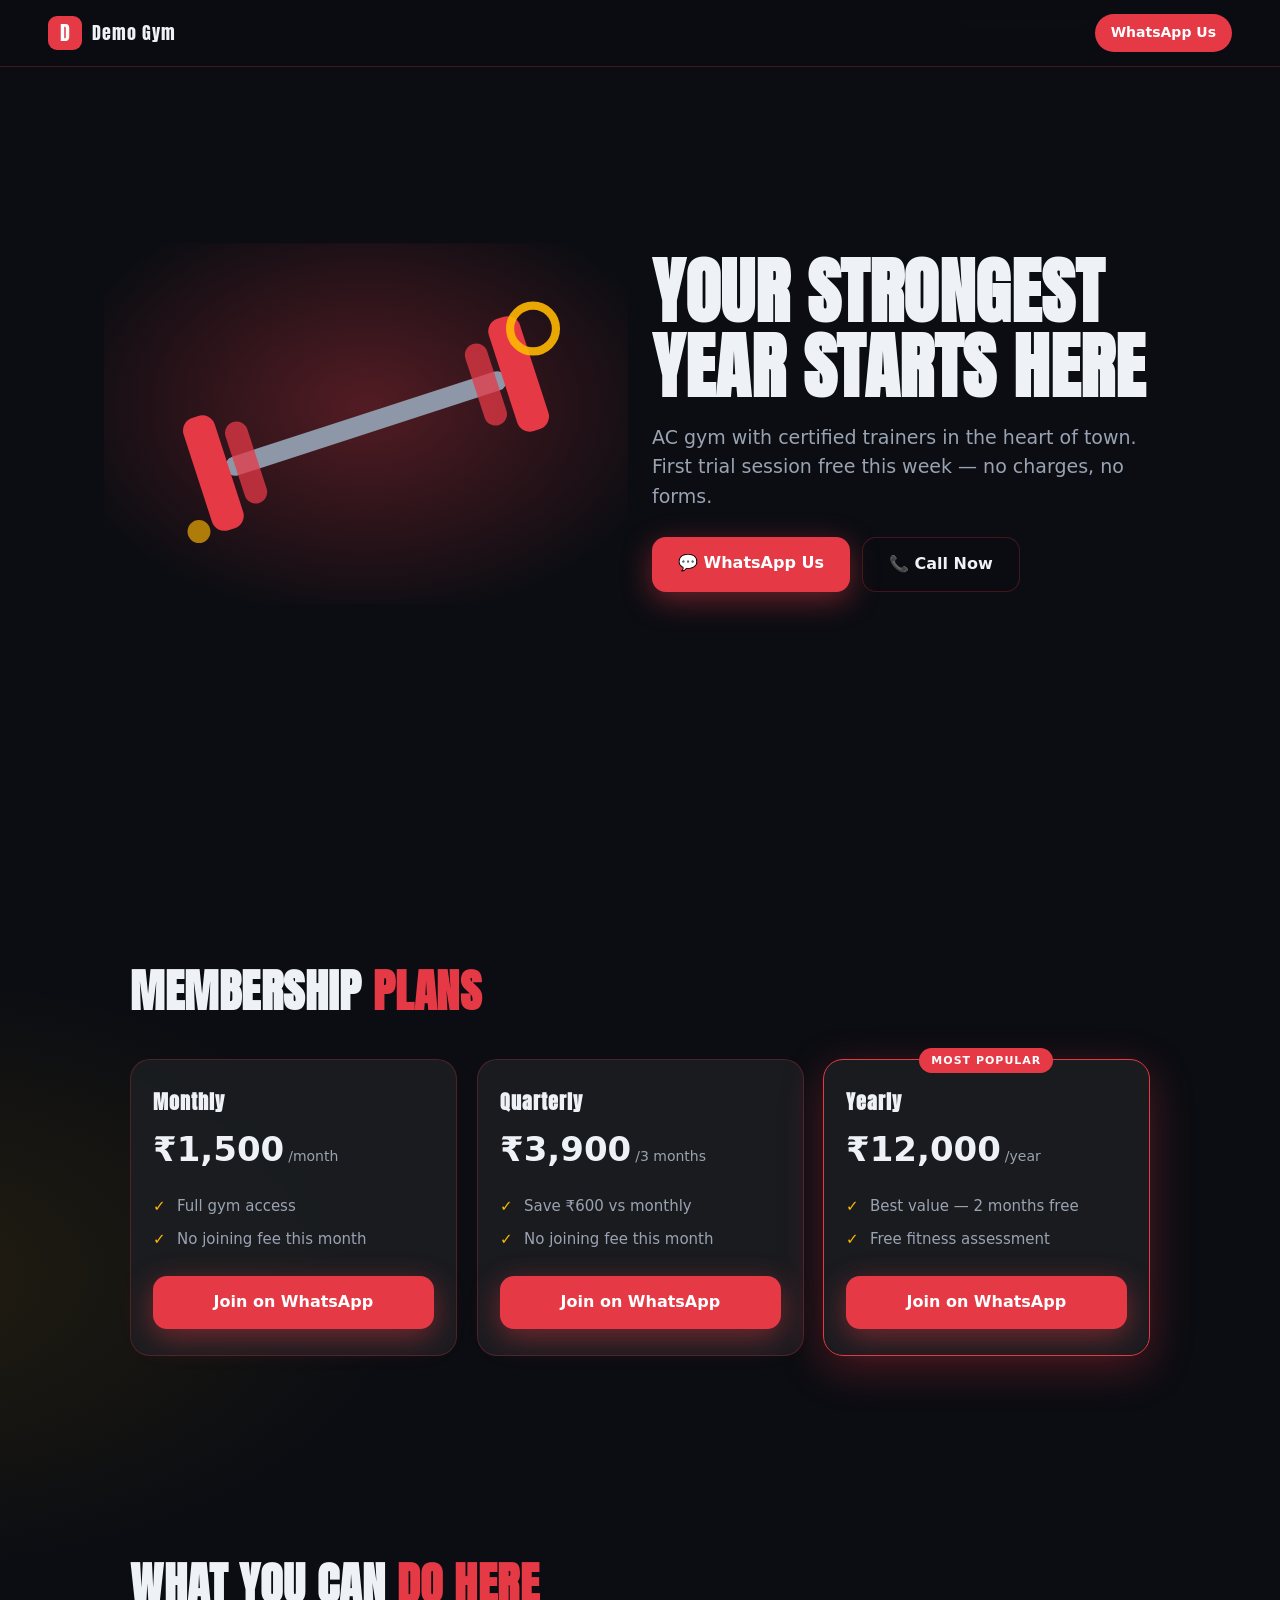
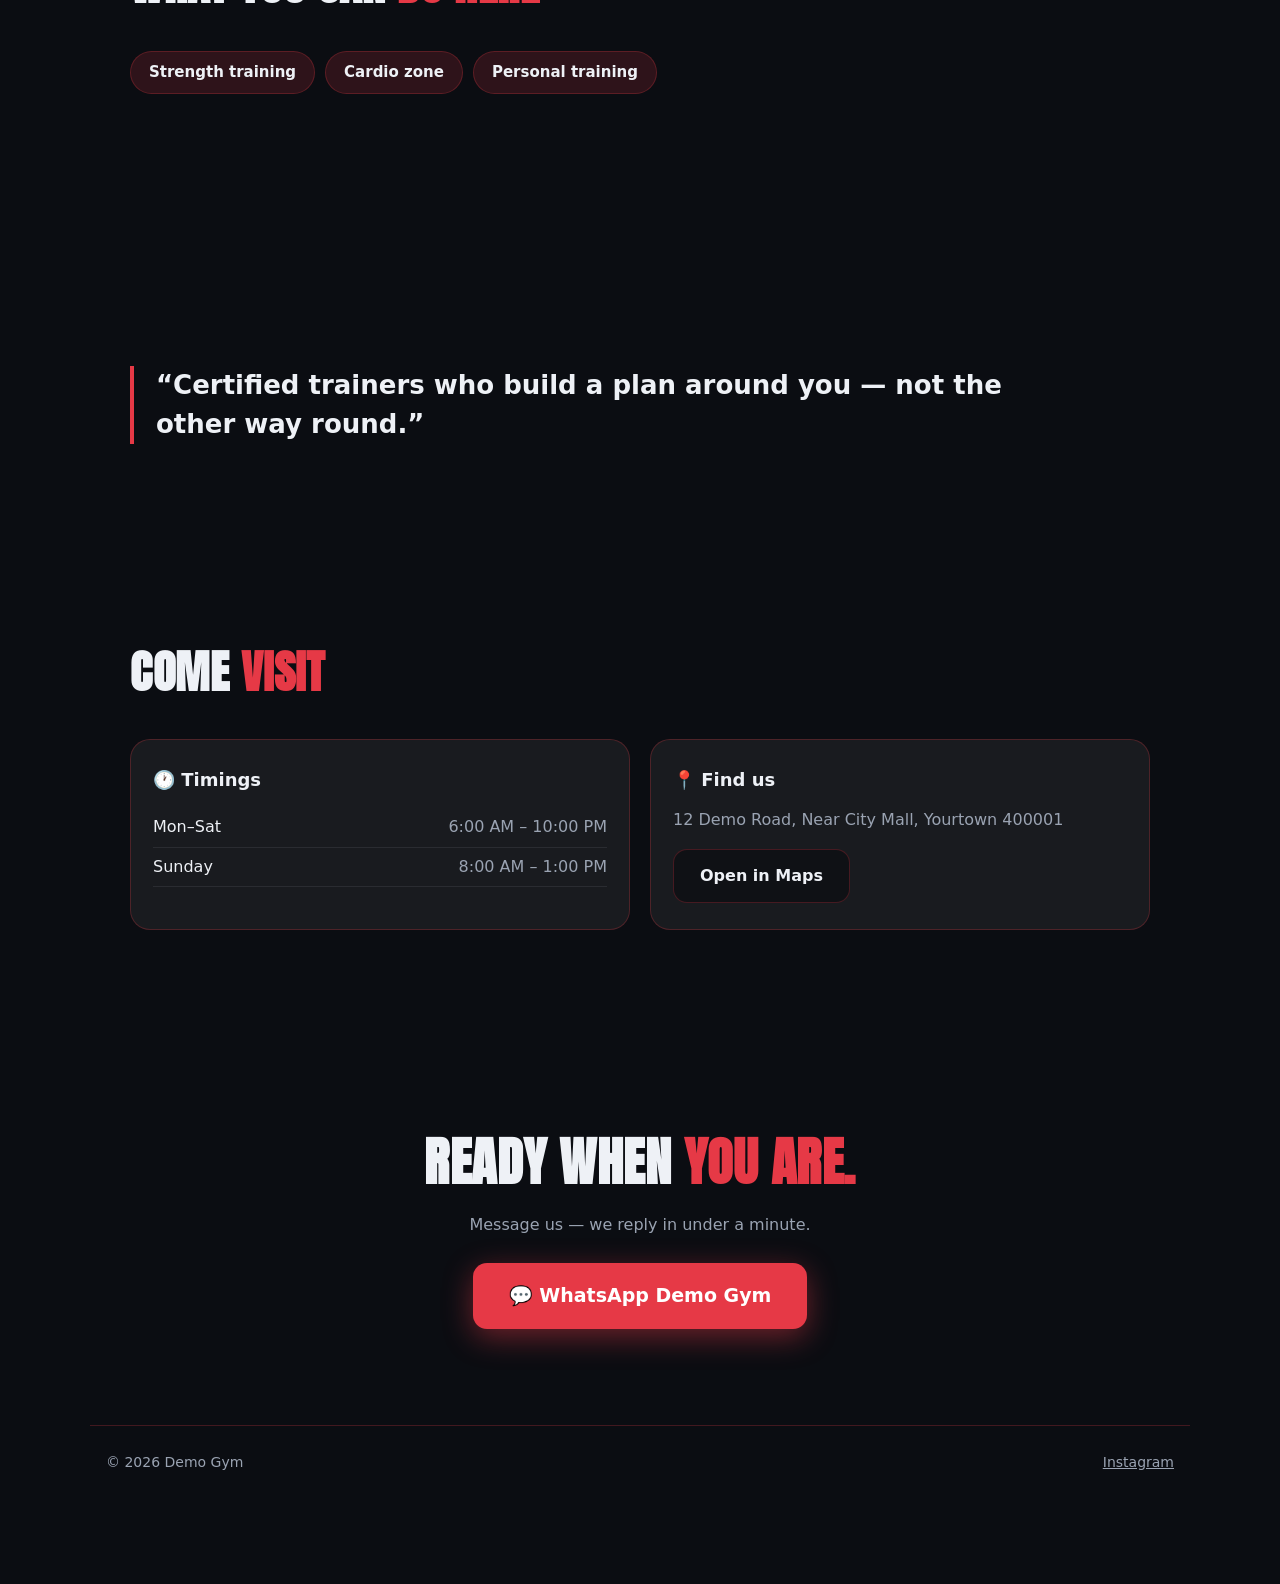
==== demo-gym/index.html @ e8a9d046 "deploy demo-gym — 2026-07-11 02:53 UTC" ====
<!DOCTYPE html>
<html lang="en">
<head>
<meta charset="utf-8">
<meta name="viewport" content="width=device-width, initial-scale=1">
<title>Demo Gym — Train hard. Live strong.</title>
<meta name="description" content="Demo Gym — AC gym with certified trainers. Monthly plans from ₹1,500, free trial session this week. WhatsApp us and we reply in under a minute.">
<link rel="canonical" href="https://arnav577.github.io/demo-gym/">
<meta property="og:type" content="website">
<meta property="og:title" content="Demo Gym — Train hard. Live strong.">
<meta property="og:description" content="Demo Gym — AC gym with certified trainers. Monthly plans from ₹1,500, free trial session this week. WhatsApp us and we reply in under a minute.">
<meta property="og:image" content="https://arnav577.github.io/demo-gym/og-image.png">
<meta property="og:url" content="https://arnav577.github.io/demo-gym/">
<meta name="theme-color" content="#0B0D12">
<link rel="icon" href="favicon-32.png" sizes="32x32">
<link rel="apple-touch-icon" href="favicon-180.png">
<link rel="manifest" href="manifest.webmanifest">
<style>
:root{
  --primary: #E63946;
  --accent: #FFB703;
  --dark: #0B0D12;
}
@font-face{
  font-family:'Anton';
  src:url('assets/fonts/anton.woff2?v=aa2e59dd') format('woff2');
  font-weight:400;font-style:normal;font-display:swap;
}
</style>
<link rel="stylesheet" href="css/site.css?v=aa2e59dd">
<script type="application/ld+json">{&#34;@context&#34;: &#34;https://schema.org&#34;, &#34;@type&#34;: &#34;HealthClub&#34;, &#34;name&#34;: &#34;Demo Gym&#34;, &#34;description&#34;: &#34;Demo Gym — AC gym with certified trainers. Monthly plans from ₹1,500, free trial session this week. WhatsApp us and we reply in under a minute.&#34;, &#34;address&#34;: &#34;12 Demo Road, Near City Mall, Yourtown 400001&#34;, &#34;telephone&#34;: &#34;+919509596667&#34;, &#34;url&#34;: &#34;https://arnav577.github.io/demo-gym/&#34;, &#34;image&#34;: &#34;https://arnav577.github.io/demo-gym/og-image.png&#34;, &#34;priceRange&#34;: &#34;₹₹&#34;, &#34;hasMap&#34;: &#34;https://maps.google.com/?q=Demo+Gym&#34;, &#34;sameAs&#34;: [&#34;https://instagram.com/arnavautomates&#34;], &#34;openingHoursSpecification&#34;: [{&#34;@type&#34;: &#34;OpeningHoursSpecification&#34;, &#34;dayOfWeek&#34;: &#34;Mon–Sat&#34;, &#34;description&#34;: &#34;6:00 AM – 10:00 PM&#34;}, {&#34;@type&#34;: &#34;OpeningHoursSpecification&#34;, &#34;dayOfWeek&#34;: &#34;Sunday&#34;, &#34;description&#34;: &#34;8:00 AM – 1:00 PM&#34;}]}</script>
</head>
<body>

<header class="topbar">
  <div class="brand">
    <span class="brand-mark" aria-hidden="true">D</span>
    <span class="brand-name">Demo Gym</span>
  </div>
  <a class="topbar-cta" href="https://wa.me/15552045395?text=Hi">WhatsApp&nbsp;Us</a>
</header>

<!-- ============ HERO ============ -->
<section class="hero" id="hero">
  <div class="hero-visual" id="hero-visual" data-primary="#E63946" data-accent="#FFB703">
    <!-- Static poster: always present; 3D canvas cross-fades over it when the device qualifies -->
    <svg class="hero-poster" viewBox="0 0 320 220" role="img" aria-label="Gym equipment illustration">
      <defs>
        <radialGradient id="glow" cx="50%" cy="45%" r="60%">
          <stop offset="0%" stop-color="var(--primary)" stop-opacity=".33"/>
          <stop offset="100%" stop-color="var(--primary)" stop-opacity="0"/>
        </radialGradient>
      </defs>
      <rect width="320" height="220" fill="url(#glow)"/>
      <g transform="rotate(-18 160 110)">
        <rect x="70" y="104" width="180" height="12" rx="6" fill="#8d97a8"/>
        <rect x="52" y="74" width="20" height="72" rx="8" fill="var(--primary)"/>
        <rect x="76" y="84" width="14" height="52" rx="7" fill="var(--primary)" opacity=".75"/>
        <rect x="248" y="74" width="20" height="72" rx="8" fill="var(--primary)"/>
        <rect x="230" y="84" width="14" height="52" rx="7" fill="var(--primary)" opacity=".75"/>
      </g>
      <circle cx="262" cy="52" r="14" fill="none" stroke="var(--accent)" stroke-width="5" opacity=".9"/>
      <circle cx="58" cy="176" r="7" fill="var(--accent)" opacity=".65"/>
    </svg>
  </div>
  <div class="hero-copy">
    <h1 class="display">Your strongest year starts here</h1>
    <p class="hero-sub">AC gym with certified trainers in the heart of town. First trial session free this week — no charges, no forms.</p>
    <div class="cta-row">
      <a class="btn btn-primary" href="https://wa.me/15552045395?text=Hi">💬 WhatsApp Us</a>
      <a class="btn btn-ghost" href="tel:+919509596667">📞 Call Now</a>
    </div>
  </div>
</section>


<!-- ============ OFFER STRIP ============ -->
<section class="offers" data-fx="rise">
  
  <div class="offer">
    <span class="offer-flame" aria-hidden="true">🔥</span>
    <span class="offer-text">Free trial session for new members this week</span>
    <span class="offer-expiry">till 31 Jul</span>
  </div>
  
</section>


<!-- ============ PLANS ============ -->
<section class="section plans" id="plans">
  <h2 class="display section-title" data-fx="rise">Membership <span class="tint">Plans</span></h2>
  <div class="plan-grid">
    
    <div class="plan-card" data-fx="tilt">
      
      <h3 class="plan-name">Monthly</h3>
      <div class="plan-price">₹1,500<span class="plan-period">/month</span></div>
      <ul class="plan-points">
        <li>Full gym access</li><li>No joining fee this month</li>
      </ul>
      <a class="btn btn-primary btn-block" href="https://wa.me/15552045395?text=Hi%21%20I%20want%20to%20join%20the%20Monthly">Join on WhatsApp</a>
    </div>
    
    <div class="plan-card" data-fx="tilt">
      
      <h3 class="plan-name">Quarterly</h3>
      <div class="plan-price">₹3,900<span class="plan-period">/3 months</span></div>
      <ul class="plan-points">
        <li>Save ₹600 vs monthly</li><li>No joining fee this month</li>
      </ul>
      <a class="btn btn-primary btn-block" href="https://wa.me/15552045395?text=Hi%21%20I%20want%20to%20join%20the%20Quarterly">Join on WhatsApp</a>
    </div>
    
    <div class="plan-card featured" data-fx="tilt">
      <div class="plan-badge">MOST POPULAR</div>
      <h3 class="plan-name">Yearly</h3>
      <div class="plan-price">₹12,000<span class="plan-period">/year</span></div>
      <ul class="plan-points">
        <li>Best value — 2 months free</li><li>Free fitness assessment</li>
      </ul>
      <a class="btn btn-primary btn-block" href="https://wa.me/15552045395?text=Hi%21%20I%20want%20to%20join%20the%20Yearly">Join on WhatsApp</a>
    </div>
    
  </div>
</section>


<!-- ============ CLASSES + FACILITIES ============ -->
<section class="section chips-section">
  
  <h2 class="display section-title" data-fx="rise">What you can <span class="tint">do here</span></h2>
  <div class="chip-row" data-fx="rise">
    <span class="chip">Strength training</span><span class="chip">Cardio zone</span><span class="chip">Personal training</span>
  </div>
  
  
  <div class="chip-row chips-muted" data-fx="rise">
    <span class="chip chip-outline">AC gym floor</span><span class="chip chip-outline">Locker room</span><span class="chip chip-outline">Free parking</span>
  </div>
  
</section>



<!-- ============ TRAINERS ============ -->
<section class="section trainers" data-fx="rise">
  <blockquote class="trainer-quote">“Certified trainers who build a plan around you — not the other way round.”</blockquote>
</section>




<!-- ============ TIMINGS + LOCATION ============ -->
<section class="section visit" id="visit">
  <h2 class="display section-title" data-fx="rise">Come <span class="tint">visit</span></h2>
  <div class="visit-grid">
    <div class="visit-card" data-fx="tilt">
      <h3>🕐 Timings</h3>
      <table class="timings">
        <tr><td>Mon–Sat</td><td>6:00 AM – 10:00 PM</td></tr><tr><td>Sunday</td><td>8:00 AM – 1:00 PM</td></tr>
      </table>
    </div>
    <div class="visit-card" data-fx="tilt">
      <h3>📍 Find us</h3>
      <p class="address">12 Demo Road, Near City Mall, Yourtown 400001</p>
      <a class="btn btn-ghost" href="https://maps.google.com/?q=Demo+Gym" rel="noopener" target="_blank">Open in Maps</a>
    </div>
  </div>
</section>

<!-- ============ FINAL CTA ============ -->
<section class="section final-cta" data-fx="rise">
  <h2 class="display">Ready when <span class="tint">you are.</span></h2>
  <p>Message us — we reply in under a minute.</p>
  <a class="btn btn-primary btn-big" href="https://wa.me/15552045395?text=Hi">💬 WhatsApp Demo Gym</a>
</section>

<footer class="footer">
  <span>© 2026 Demo Gym</span>
  <a href="https://instagram.com/arnavautomates" rel="noopener" target="_blank">Instagram</a>
</footer>

<!-- Sticky mobile CTA bar -->
<nav class="sticky-cta" aria-label="Quick contact">
  <a class="sticky-btn sticky-wa" href="https://wa.me/15552045395?text=Hi">💬 WhatsApp</a>
  <a class="sticky-btn sticky-call" href="tel:+919509596667">📞 Call</a>
</nav>

<script src="js/scrollfx.js?v=aa2e59dd" defer></script>
<script>
// 3D gate: only fetch Three.js on devices that will enjoy it.
addEventListener('load', function () {
  var go = function () {
    try {
      if (new URLSearchParams(location.search).has('no3d')) return;
      if (matchMedia('(prefers-reduced-motion: reduce)').matches) return;
      if (navigator.deviceMemory !== undefined && navigator.deviceMemory < 2) return;
      var c = document.createElement('canvas');
      if (!(c.getContext('webgl2') || c.getContext('webgl'))) return;
      import('./js/hero3d.js?v=aa2e59dd').catch(function(){ /* poster stays */ });
    } catch (e) { /* poster stays */ }
  };
  ('requestIdleCallback' in window) ? requestIdleCallback(go, {timeout: 3000}) : setTimeout(go, 800);
});
</script>
</body>
</html>
---- demo-gym/css/site.css ----
/* Gym Leads 3D site template — themed entirely via :root custom properties
   (--primary, --accent, --dark) stamped per client by site_build.py. */

* { margin: 0; padding: 0; box-sizing: border-box; }

:root {
  --ink: #eef1f6;
  --ink-muted: #9aa3b2;
  --card: color-mix(in srgb, var(--dark) 82%, white 6%);
  --edge: color-mix(in srgb, var(--primary) 25%, transparent);
}

html { scroll-behavior: smooth; }

body {
  background:
    radial-gradient(1200px 600px at 80% -10%, color-mix(in srgb, var(--primary) 18%, transparent), transparent 60%),
    radial-gradient(900px 500px at -10% 40%, color-mix(in srgb, var(--accent) 10%, transparent), transparent 60%),
    var(--dark);
  color: var(--ink);
  font-family: system-ui, -apple-system, "Segoe UI", Roboto, sans-serif;
  line-height: 1.55;
  overflow-x: hidden;
}

.display { font-family: 'Anton', system-ui, sans-serif; letter-spacing: .5px; text-transform: uppercase; }
.tint { color: var(--primary); }

/* ---------- top bar ---------- */
.topbar {
  display: flex; align-items: center; justify-content: space-between;
  padding: 14px clamp(16px, 4vw, 48px);
  position: sticky; top: 0; z-index: 50;
  background: color-mix(in srgb, var(--dark) 78%, transparent);
  backdrop-filter: blur(10px);
  border-bottom: 1px solid var(--edge);
}
.brand { display: flex; align-items: center; gap: 10px; }
.brand-logo { height: 34px; width: auto; }
.brand-mark {
  display: grid; place-items: center; width: 34px; height: 34px; border-radius: 9px;
  background: var(--primary); color: #fff; font-family: 'Anton', sans-serif; font-size: 20px;
}
.brand-name { font-family: 'Anton', sans-serif; font-size: 18px; letter-spacing: 1px; }
.topbar-cta {
  color: #fff; background: var(--primary); text-decoration: none; font-weight: 600;
  padding: 8px 16px; border-radius: 999px; font-size: 14px;
}

/* ---------- hero ---------- */
.hero {
  display: grid; grid-template-columns: 1fr 1fr; align-items: center;
  gap: 24px; min-height: 82vh;
  padding: 24px clamp(16px, 5vw, 64px) 48px;
  max-width: 1200px; margin: 0 auto;
}
.hero-visual { position: relative; aspect-ratio: 4/3; min-height: 260px; }
.hero-poster { width: 100%; height: 100%; display: block; }
.hero-visual canvas {
  position: absolute; inset: 0; width: 100% !important; height: 100% !important;
  opacity: 0; transition: opacity .8s ease; touch-action: pan-y;
}
.hero-visual.live canvas { opacity: 1; }
.hero-visual.live .hero-poster { opacity: 0; transition: opacity .8s ease; }
.hero-copy h1 { font-size: clamp(38px, 6vw, 72px); line-height: 1.04; }
.hero-sub { margin: 18px 0 26px; color: var(--ink-muted); font-size: clamp(15px, 2vw, 19px); max-width: 46ch; }

.cta-row { display: flex; gap: 12px; flex-wrap: wrap; }
.btn {
  display: inline-block; text-decoration: none; font-weight: 700;
  padding: 14px 26px; border-radius: 14px; font-size: 16px;
  transition: transform .15s ease, box-shadow .15s ease;
}
.btn:active { transform: scale(.97); }
.btn-primary {
  background: var(--primary); color: #fff;
  box-shadow: 0 8px 30px color-mix(in srgb, var(--primary) 45%, transparent);
}
.btn-ghost { border: 1.5px solid var(--edge); color: var(--ink); background: color-mix(in srgb, var(--dark) 60%, transparent); }
.btn-block { display: block; text-align: center; }
.btn-big { font-size: 19px; padding: 18px 36px; }

/* ---------- offers ---------- */
.offers { max-width: 1000px; margin: 0 auto; padding: 0 16px; display: grid; gap: 10px; }
.offer {
  display: flex; align-items: center; gap: 10px; flex-wrap: wrap;
  border: 1px dashed color-mix(in srgb, var(--accent) 55%, transparent);
  background: color-mix(in srgb, var(--accent) 8%, transparent);
  border-radius: 14px; padding: 14px 18px; font-weight: 600;
}
.offer-expiry { margin-left: auto; color: var(--accent); font-size: 14px; }

/* ---------- sections ---------- */
.section { max-width: 1100px; margin: 0 auto; padding: clamp(48px, 9vw, 96px) clamp(16px, 4vw, 40px); }
.section-title { font-size: clamp(28px, 4.5vw, 46px); margin-bottom: 32px; }

/* plans */
.plan-grid { display: grid; grid-template-columns: repeat(auto-fit, minmax(240px, 1fr)); gap: 20px; perspective: 1100px; }
.plan-card {
  position: relative; background: var(--card);
  border: 1px solid var(--edge); border-radius: 20px; padding: 26px 22px;
}
.plan-card.featured { border-color: var(--primary); box-shadow: 0 12px 44px color-mix(in srgb, var(--primary) 30%, transparent); }
.plan-badge {
  position: absolute; top: -12px; left: 50%; transform: translateX(-50%);
  background: var(--primary); color: #fff; font-size: 11px; font-weight: 800;
  letter-spacing: 1px; border-radius: 999px; padding: 4px 12px; white-space: nowrap;
}
.plan-name { font-family: 'Anton', sans-serif; font-size: 20px; letter-spacing: 1px; margin-bottom: 6px; }
.plan-price { font-size: 34px; font-weight: 800; margin-bottom: 14px; }
.plan-period { font-size: 14px; color: var(--ink-muted); font-weight: 500; margin-left: 4px; }
.plan-points { list-style: none; margin-bottom: 20px; }
.plan-points li { padding: 5px 0 5px 24px; position: relative; color: var(--ink-muted); font-size: 15px; }
.plan-points li::before { content: "✓"; position: absolute; left: 0; color: var(--accent); font-weight: 800; }

/* chips */
.chip-row { display: flex; flex-wrap: wrap; gap: 10px; margin-bottom: 18px; }
.chip {
  background: color-mix(in srgb, var(--primary) 16%, transparent);
  border: 1px solid var(--edge); color: var(--ink);
  padding: 9px 18px; border-radius: 999px; font-weight: 600; font-size: 15px;
}
.chip-outline { background: transparent; color: var(--ink-muted); }

/* trainers */
.trainer-quote {
  font-size: clamp(19px, 3vw, 26px); font-weight: 600; line-height: 1.5;
  border-left: 4px solid var(--primary); padding-left: 22px; max-width: 34em;
}

/* photos */
.photo-row { display: grid; grid-template-columns: repeat(auto-fit, minmax(220px, 1fr)); gap: 14px; }
.photo { width: 100%; height: 100%; object-fit: cover; border-radius: 16px; aspect-ratio: 3/2; }

/* visit */
.visit-grid { display: grid; grid-template-columns: repeat(auto-fit, minmax(260px, 1fr)); gap: 20px; perspective: 1100px; }
.visit-card { background: var(--card); border: 1px solid var(--edge); border-radius: 20px; padding: 26px 22px; }
.visit-card h3 { margin-bottom: 14px; font-size: 18px; }
.timings { width: 100%; border-collapse: collapse; }
.timings td { padding: 7px 0; border-bottom: 1px solid color-mix(in srgb, var(--ink) 8%, transparent); }
.timings td:last-child { text-align: right; color: var(--ink-muted); }
.address { color: var(--ink-muted); margin-bottom: 16px; }

/* final cta */
.final-cta { text-align: center; }
.final-cta h2 { font-size: clamp(30px, 5vw, 52px); margin-bottom: 10px; }
.final-cta p { color: var(--ink-muted); margin-bottom: 26px; }

/* footer */
.footer {
  display: flex; justify-content: space-between; flex-wrap: wrap; gap: 8px;
  max-width: 1100px; margin: 0 auto; padding: 26px 16px 110px;
  color: var(--ink-muted); font-size: 14px; border-top: 1px solid var(--edge);
}
.footer a { color: var(--ink-muted); }

/* sticky mobile CTA */
.sticky-cta {
  position: fixed; bottom: 0; left: 0; right: 0; z-index: 60;
  display: flex; gap: 1px; box-shadow: 0 -6px 24px rgba(0,0,0,.4);
}
.sticky-btn {
  flex: 1; text-align: center; padding: 15px 0; font-weight: 800; font-size: 16px;
  text-decoration: none; color: #fff;
}
.sticky-wa { background: #1fa855; }
.sticky-call { background: var(--primary); }
@media (min-width: 900px) { .sticky-cta { display: none; } }

/* ---------- scroll FX (driven by scrollfx.js adding .in-view) ---------- */
[data-fx] { will-change: transform, opacity; }
[data-fx="rise"] { opacity: 0; transform: translateY(34px); transition: opacity .7s ease, transform .7s cubic-bezier(.16,1,.3,1); }
[data-fx="rise"].in-view { opacity: 1; transform: none; }
[data-fx="tilt"] { opacity: 0; transform: perspective(900px) rotateX(9deg) translateY(30px); transition: opacity .7s ease, transform .8s cubic-bezier(.16,1,.3,1); }
[data-fx="tilt"].in-view { opacity: 1; transform: perspective(900px) rotateX(0) translateY(0); }
.plan-grid [data-fx].in-view:nth-child(2) { transition-delay: .08s; }
.plan-grid [data-fx].in-view:nth-child(3) { transition-delay: .16s; }

/* reduced motion: everything visible, nothing moves */
@media (prefers-reduced-motion: reduce) {
  html { scroll-behavior: auto; }
  [data-fx] { opacity: 1 !important; transform: none !important; transition: none !important; }
  .hero-visual canvas { display: none; }
  .btn, .hero-visual.live .hero-poster { transition: none; }
}

/* mobile hero stacks */
@media (max-width: 820px) {
  .hero { grid-template-columns: 1fr; min-height: auto; padding-top: 8px; text-align: center; }
  .hero-visual { order: -1; max-width: 420px; margin: 0 auto; }
  .cta-row { justify-content: center; }
  .hero-sub { margin-inline: auto; }
}
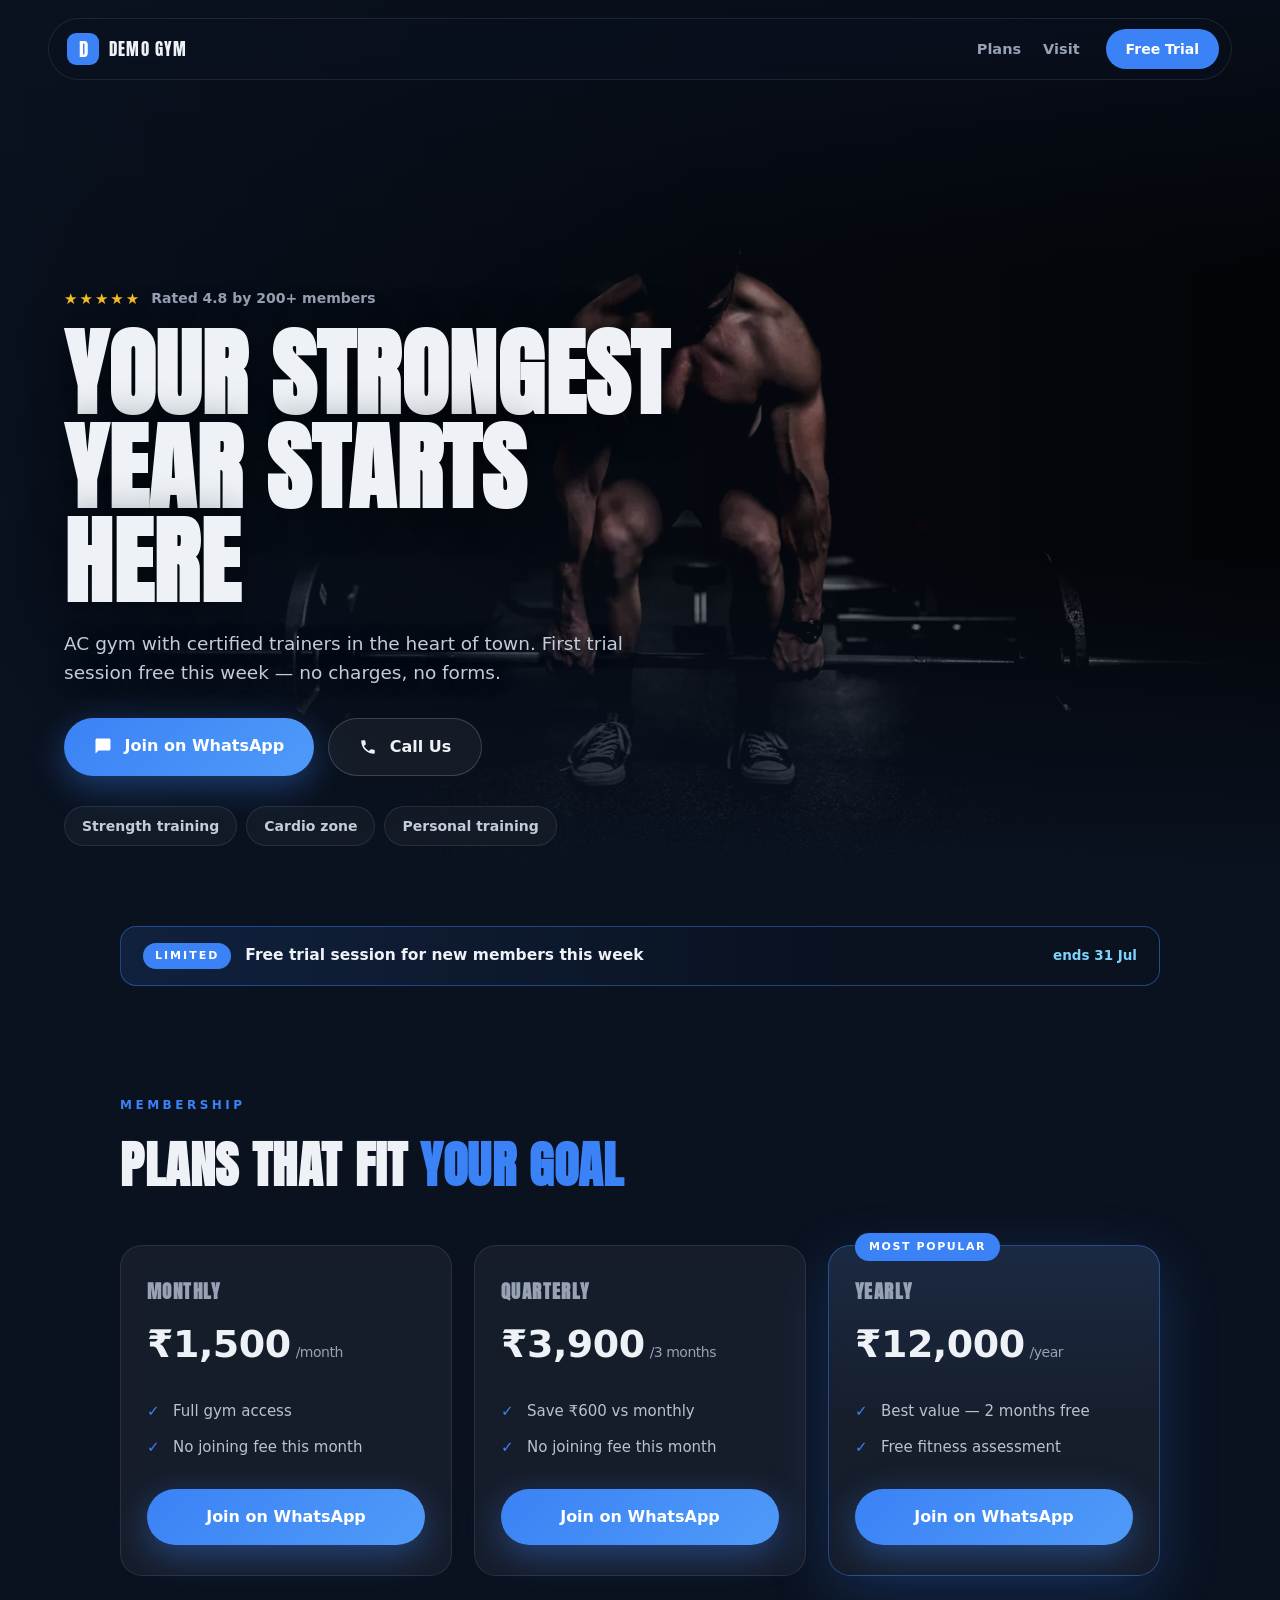
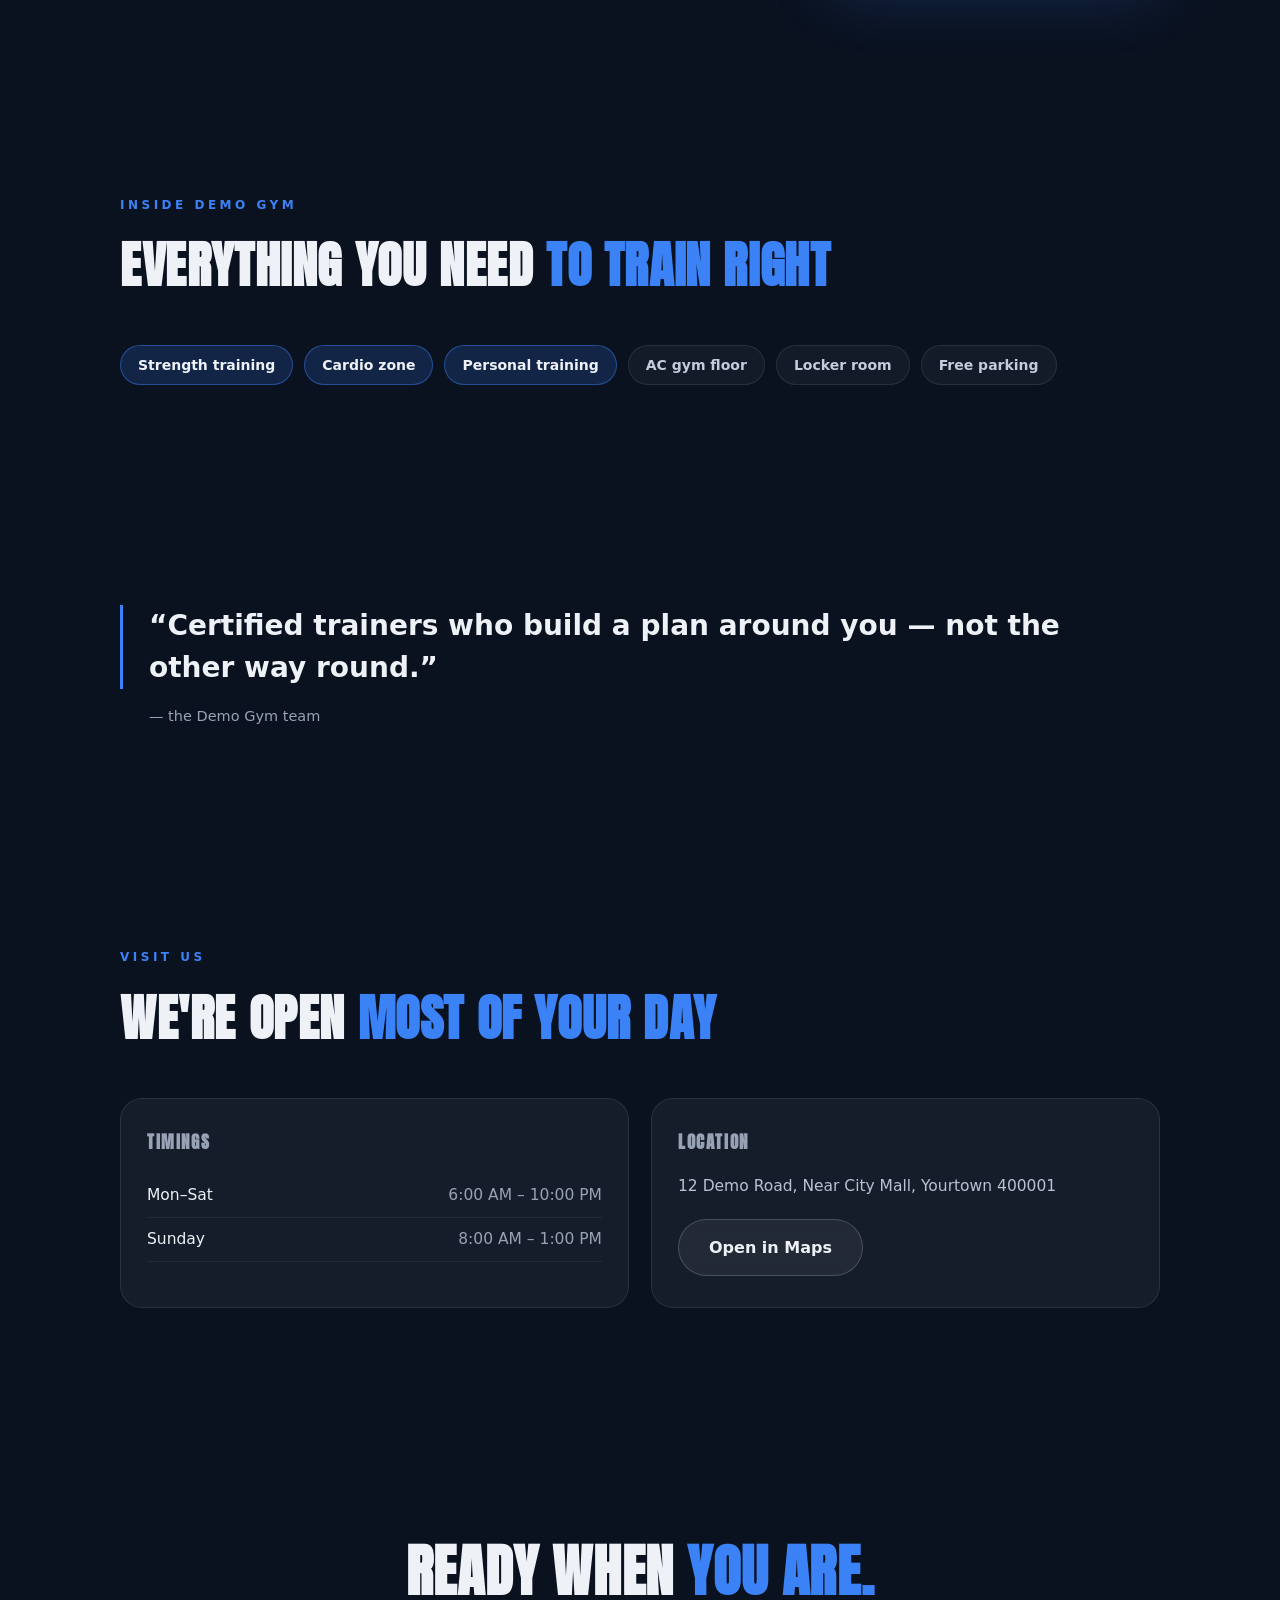
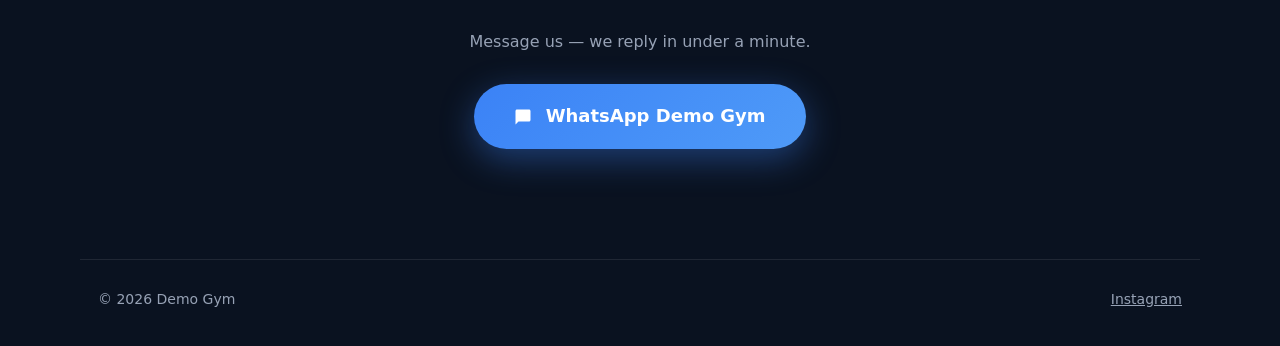
==== commit 99709828: "deploy demo-gym — 2026-07-11 03:14 UTC" ====
--- a/demo-gym/index.html
+++ b/demo-gym/index.html
@@ -11,76 +11,74 @@
 <meta property="og:description" content="Demo Gym — AC gym with certified trainers. Monthly plans from ₹1,500, free trial session this week. WhatsApp us and we reply in under a minute.">
 <meta property="og:image" content="https://arnav577.github.io/demo-gym/og-image.png">
 <meta property="og:url" content="https://arnav577.github.io/demo-gym/">
-<meta name="theme-color" content="#0B0D12">
+<meta name="theme-color" content="#0A1220">
 <link rel="icon" href="favicon-32.png" sizes="32x32">
 <link rel="apple-touch-icon" href="favicon-180.png">
 <link rel="manifest" href="manifest.webmanifest">
 <style>
 :root{
-  --primary: #E63946;
-  --accent: #FFB703;
-  --dark: #0B0D12;
+  --primary: #3B82F6;
+  --accent: #7DD3FC;
+  --dark: #0A1220;
 }
 @font-face{
   font-family:'Anton';
-  src:url('assets/fonts/anton.woff2?v=aa2e59dd') format('woff2');
+  src:url('assets/fonts/anton.woff2?v=b4774885') format('woff2');
   font-weight:400;font-style:normal;font-display:swap;
 }
 </style>
-<link rel="stylesheet" href="css/site.css?v=aa2e59dd">
+<link rel="stylesheet" href="css/site.css?v=b4774885">
 <script type="application/ld+json">{&#34;@context&#34;: &#34;https://schema.org&#34;, &#34;@type&#34;: &#34;HealthClub&#34;, &#34;name&#34;: &#34;Demo Gym&#34;, &#34;description&#34;: &#34;Demo Gym — AC gym with certified trainers. Monthly plans from ₹1,500, free trial session this week. WhatsApp us and we reply in under a minute.&#34;, &#34;address&#34;: &#34;12 Demo Road, Near City Mall, Yourtown 400001&#34;, &#34;telephone&#34;: &#34;+919509596667&#34;, &#34;url&#34;: &#34;https://arnav577.github.io/demo-gym/&#34;, &#34;image&#34;: &#34;https://arnav577.github.io/demo-gym/og-image.png&#34;, &#34;priceRange&#34;: &#34;₹₹&#34;, &#34;hasMap&#34;: &#34;https://maps.google.com/?q=Demo+Gym&#34;, &#34;sameAs&#34;: [&#34;https://instagram.com/arnavautomates&#34;], &#34;openingHoursSpecification&#34;: [{&#34;@type&#34;: &#34;OpeningHoursSpecification&#34;, &#34;dayOfWeek&#34;: &#34;Mon–Sat&#34;, &#34;description&#34;: &#34;6:00 AM – 10:00 PM&#34;}, {&#34;@type&#34;: &#34;OpeningHoursSpecification&#34;, &#34;dayOfWeek&#34;: &#34;Sunday&#34;, &#34;description&#34;: &#34;8:00 AM – 1:00 PM&#34;}]}</script>
 </head>
 <body>
 
-<header class="topbar">
-  <div class="brand">
-    <span class="brand-mark" aria-hidden="true">D</span>
-    <span class="brand-name">Demo Gym</span>
-  </div>
-  <a class="topbar-cta" href="https://wa.me/15552045395?text=Hi">WhatsApp&nbsp;Us</a>
-</header>
-
 <!-- ============ HERO ============ -->
-<section class="hero" id="hero">
-  <div class="hero-visual" id="hero-visual" data-primary="#E63946" data-accent="#FFB703">
-    <!-- Static poster: always present; 3D canvas cross-fades over it when the device qualifies -->
-    <svg class="hero-poster" viewBox="0 0 320 220" role="img" aria-label="Gym equipment illustration">
-      <defs>
-        <radialGradient id="glow" cx="50%" cy="45%" r="60%">
-          <stop offset="0%" stop-color="var(--primary)" stop-opacity=".33"/>
-          <stop offset="100%" stop-color="var(--primary)" stop-opacity="0"/>
-        </radialGradient>
-      </defs>
-      <rect width="320" height="220" fill="url(#glow)"/>
-      <g transform="rotate(-18 160 110)">
-        <rect x="70" y="104" width="180" height="12" rx="6" fill="#8d97a8"/>
-        <rect x="52" y="74" width="20" height="72" rx="8" fill="var(--primary)"/>
-        <rect x="76" y="84" width="14" height="52" rx="7" fill="var(--primary)" opacity=".75"/>
-        <rect x="248" y="74" width="20" height="72" rx="8" fill="var(--primary)"/>
-        <rect x="230" y="84" width="14" height="52" rx="7" fill="var(--primary)" opacity=".75"/>
-      </g>
-      <circle cx="262" cy="52" r="14" fill="none" stroke="var(--accent)" stroke-width="5" opacity=".9"/>
-      <circle cx="58" cy="176" r="7" fill="var(--accent)" opacity=".65"/>
-    </svg>
-  </div>
-  <div class="hero-copy">
-    <h1 class="display">Your strongest year starts here</h1>
+<section class="hero">
+  <div class="hero-photo" style="background-image:url('assets/hero.webp?v=b4774885')" aria-hidden="true"></div>
+  <div class="hero-shade" aria-hidden="true"></div>
+  <div class="hero-visual" id="hero-visual"
+       data-primary="#3B82F6" data-accent="#7DD3FC"></div>
+
+  <nav class="nav">
+    <div class="brand">
+      <span class="brand-mark" aria-hidden="true">D</span>
+      <span class="brand-name">Demo Gym</span>
+    </div>
+    <div class="nav-links">
+      <a href="#plans">Plans</a>
+      <a href="#visit">Visit</a>
+    </div>
+    <a class="nav-cta" href="https://wa.me/15552045395?text=Hi">Free Trial</a>
+  </nav>
+
+  <div class="hero-inner">
+    <div class="proof">
+      <span class="stars" aria-hidden="true">★★★★★</span>
+      <span class="proof-text">Rated 4.8 by 200+ members</span>
+    </div>
+    <h1 class="display hero-title">Your strongest year starts here</h1>
     <p class="hero-sub">AC gym with certified trainers in the heart of town. First trial session free this week — no charges, no forms.</p>
     <div class="cta-row">
-      <a class="btn btn-primary" href="https://wa.me/15552045395?text=Hi">💬 WhatsApp Us</a>
-      <a class="btn btn-ghost" href="tel:+919509596667">📞 Call Now</a>
-    </div>
-  </div>
-</section>
-
-
-<!-- ============ OFFER STRIP ============ -->
+      <a class="btn btn-primary" href="https://wa.me/15552045395?text=Hi"><svg class="ic" viewBox="0 0 24 24" aria-hidden="true"><path d="M20 2H4c-1.1 0-2 .9-2 2v18l4-4h14c1.1 0 2-.9 2-2V4c0-1.1-.9-2-2-2z"/></svg> Join on WhatsApp</a>
+      <a class="btn btn-ghost" href="tel:+919509596667"><svg class="ic" viewBox="0 0 24 24" aria-hidden="true"><path d="M6.6 10.8c1.4 2.8 3.8 5.1 6.6 6.6l2.2-2.2c.3-.3.7-.4 1-.2 1.1.4 2.3.6 3.6.6.6 0 1 .4 1 1V20c0 .6-.4 1-1 1C10.6 21 3 13.4 3 4c0-.6.4-1 1-1h3.5c.6 0 1 .4 1 1 0 1.2.2 2.4.6 3.6.1.3 0 .7-.2 1l-2.3 2.2z"/></svg> Call Us</a>
+    </div>
+    
+    <div class="hero-chips">
+      <span class="chip">Strength training</span><span class="chip">Cardio zone</span><span class="chip">Personal training</span>
+    </div>
+    
+  </div>
+  <span class="drag-hint">360° · drag to rotate</span>
+</section>
+
+
+<!-- ============ OFFER BAR ============ -->
 <section class="offers" data-fx="rise">
   
   <div class="offer">
-    <span class="offer-flame" aria-hidden="true">🔥</span>
+    <span class="offer-tag">Limited</span>
     <span class="offer-text">Free trial session for new members this week</span>
-    <span class="offer-expiry">till 31 Jul</span>
+    <span class="offer-expiry">ends 31 Jul</span>
   </div>
   
 </section>
@@ -88,7 +86,8 @@
 
 <!-- ============ PLANS ============ -->
 <section class="section plans" id="plans">
-  <h2 class="display section-title" data-fx="rise">Membership <span class="tint">Plans</span></h2>
+  <p class="kicker" data-fx="rise">Membership</p>
+  <h2 class="display section-title" data-fx="rise">Plans that fit <span class="tint">your goal</span></h2>
   <div class="plan-grid">
     
     <div class="plan-card" data-fx="tilt">
@@ -112,7 +111,7 @@
     </div>
     
     <div class="plan-card featured" data-fx="tilt">
-      <div class="plan-badge">MOST POPULAR</div>
+      <div class="plan-badge">Most popular</div>
       <h3 class="plan-name">Yearly</h3>
       <div class="plan-price">₹12,000<span class="plan-period">/year</span></div>
       <ul class="plan-points">
@@ -127,17 +126,12 @@
 
 <!-- ============ CLASSES + FACILITIES ============ -->
 <section class="section chips-section">
-  
-  <h2 class="display section-title" data-fx="rise">What you can <span class="tint">do here</span></h2>
+  <p class="kicker" data-fx="rise">Inside Demo Gym</p>
+  <h2 class="display section-title" data-fx="rise">Everything you need <span class="tint">to train right</span></h2>
   <div class="chip-row" data-fx="rise">
-    <span class="chip">Strength training</span><span class="chip">Cardio zone</span><span class="chip">Personal training</span>
-  </div>
-  
-  
-  <div class="chip-row chips-muted" data-fx="rise">
-    <span class="chip chip-outline">AC gym floor</span><span class="chip chip-outline">Locker room</span><span class="chip chip-outline">Free parking</span>
-  </div>
-  
+    <span class="chip chip-solid">Strength training</span><span class="chip chip-solid">Cardio zone</span><span class="chip chip-solid">Personal training</span>
+    <span class="chip">AC gym floor</span><span class="chip">Locker room</span><span class="chip">Free parking</span>
+  </div>
 </section>
 
 
@@ -145,6 +139,7 @@
 <!-- ============ TRAINERS ============ -->
 <section class="section trainers" data-fx="rise">
   <blockquote class="trainer-quote">“Certified trainers who build a plan around you — not the other way round.”</blockquote>
+  <p class="trainer-attrib">— the Demo Gym team</p>
 </section>
 
 
@@ -152,16 +147,17 @@
 
 <!-- ============ TIMINGS + LOCATION ============ -->
 <section class="section visit" id="visit">
-  <h2 class="display section-title" data-fx="rise">Come <span class="tint">visit</span></h2>
+  <p class="kicker" data-fx="rise">Visit us</p>
+  <h2 class="display section-title" data-fx="rise">We're open <span class="tint">most of your day</span></h2>
   <div class="visit-grid">
     <div class="visit-card" data-fx="tilt">
-      <h3>🕐 Timings</h3>
+      <h3>Timings</h3>
       <table class="timings">
         <tr><td>Mon–Sat</td><td>6:00 AM – 10:00 PM</td></tr><tr><td>Sunday</td><td>8:00 AM – 1:00 PM</td></tr>
       </table>
     </div>
     <div class="visit-card" data-fx="tilt">
-      <h3>📍 Find us</h3>
+      <h3>Location</h3>
       <p class="address">12 Demo Road, Near City Mall, Yourtown 400001</p>
       <a class="btn btn-ghost" href="https://maps.google.com/?q=Demo+Gym" rel="noopener" target="_blank">Open in Maps</a>
     </div>
@@ -172,7 +168,7 @@
 <section class="section final-cta" data-fx="rise">
   <h2 class="display">Ready when <span class="tint">you are.</span></h2>
   <p>Message us — we reply in under a minute.</p>
-  <a class="btn btn-primary btn-big" href="https://wa.me/15552045395?text=Hi">💬 WhatsApp Demo Gym</a>
+  <a class="btn btn-primary btn-big" href="https://wa.me/15552045395?text=Hi"><svg class="ic" viewBox="0 0 24 24" aria-hidden="true"><path d="M20 2H4c-1.1 0-2 .9-2 2v18l4-4h14c1.1 0 2-.9 2-2V4c0-1.1-.9-2-2-2z"/></svg> WhatsApp Demo Gym</a>
 </section>
 
 <footer class="footer">
@@ -182,23 +178,26 @@
 
 <!-- Sticky mobile CTA bar -->
 <nav class="sticky-cta" aria-label="Quick contact">
-  <a class="sticky-btn sticky-wa" href="https://wa.me/15552045395?text=Hi">💬 WhatsApp</a>
-  <a class="sticky-btn sticky-call" href="tel:+919509596667">📞 Call</a>
+  <a class="sticky-btn sticky-wa" href="https://wa.me/15552045395?text=Hi"><svg class="ic" viewBox="0 0 24 24" aria-hidden="true"><path d="M20 2H4c-1.1 0-2 .9-2 2v18l4-4h14c1.1 0 2-.9 2-2V4c0-1.1-.9-2-2-2z"/></svg> WhatsApp</a>
+  <a class="sticky-btn sticky-call" href="tel:+919509596667"><svg class="ic" viewBox="0 0 24 24" aria-hidden="true"><path d="M6.6 10.8c1.4 2.8 3.8 5.1 6.6 6.6l2.2-2.2c.3-.3.7-.4 1-.2 1.1.4 2.3.6 3.6.6.6 0 1 .4 1 1V20c0 .6-.4 1-1 1C10.6 21 3 13.4 3 4c0-.6.4-1 1-1h3.5c.6 0 1 .4 1 1 0 1.2.2 2.4.6 3.6.1.3 0 .7-.2 1l-2.3 2.2z"/></svg> Call</a>
 </nav>
 
-<script src="js/scrollfx.js?v=aa2e59dd" defer></script>
+<script src="js/scrollfx.js?v=b4774885" defer></script>
 <script>
 // 3D gate: only fetch Three.js on devices that will enjoy it.
 addEventListener('load', function () {
   var go = function () {
     try {
-      if (new URLSearchParams(location.search).has('no3d')) return;
-      if (matchMedia('(prefers-reduced-motion: reduce)').matches) return;
-      if (navigator.deviceMemory !== undefined && navigator.deviceMemory < 2) return;
+      var q = new URLSearchParams(location.search);
+      if (q.has('no3d')) return;
+      if (!q.has('force3d')) {
+        if (matchMedia('(prefers-reduced-motion: reduce)').matches) return;
+        if (navigator.deviceMemory !== undefined && navigator.deviceMemory < 2) return;
+      }
       var c = document.createElement('canvas');
       if (!(c.getContext('webgl2') || c.getContext('webgl'))) return;
-      import('./js/hero3d.js?v=aa2e59dd').catch(function(){ /* poster stays */ });
-    } catch (e) { /* poster stays */ }
+      import('./js/hero3d.js?v=b4774885').catch(function(){ /* photo hero stays */ });
+    } catch (e) { /* photo hero stays */ }
   };
   ('requestIdleCallback' in window) ? requestIdleCallback(go, {timeout: 3000}) : setTimeout(go, 800);
 });
--- a/demo-gym/css/site.css
+++ b/demo-gym/css/site.css
@@ -1,155 +1,221 @@
-/* Gym Leads 3D site template — themed entirely via :root custom properties
-   (--primary, --accent, --dark) stamped per client by site_build.py. */
+/* Gym site template v3 — photo-driven dark hero + 3D layer, professional
+   blue/steel design system. Themed via --primary/--accent/--dark. */
 
 * { margin: 0; padding: 0; box-sizing: border-box; }
 
 :root {
-  --ink: #eef1f6;
-  --ink-muted: #9aa3b2;
-  --card: color-mix(in srgb, var(--dark) 82%, white 6%);
-  --edge: color-mix(in srgb, var(--primary) 25%, transparent);
+  --ink: #eef2f7;
+  --ink-muted: #97a2b5;
+  --stars: #fbbf24;
+  --card: color-mix(in srgb, var(--dark) 72%, #ffffff 5%);
+  --edge: #ffffff17;
+  --edge-strong: color-mix(in srgb, var(--primary) 45%, transparent);
 }
 
 html { scroll-behavior: smooth; }
 
 body {
-  background:
-    radial-gradient(1200px 600px at 80% -10%, color-mix(in srgb, var(--primary) 18%, transparent), transparent 60%),
-    radial-gradient(900px 500px at -10% 40%, color-mix(in srgb, var(--accent) 10%, transparent), transparent 60%),
-    var(--dark);
+  background: var(--dark);
   color: var(--ink);
   font-family: system-ui, -apple-system, "Segoe UI", Roboto, sans-serif;
-  line-height: 1.55;
+  line-height: 1.6;
   overflow-x: hidden;
-}
-
-.display { font-family: 'Anton', system-ui, sans-serif; letter-spacing: .5px; text-transform: uppercase; }
+  -webkit-font-smoothing: antialiased;
+}
+
+.display { font-family: 'Anton', system-ui, sans-serif; letter-spacing: .6px; text-transform: uppercase; }
 .tint { color: var(--primary); }
-
-/* ---------- top bar ---------- */
-.topbar {
-  display: flex; align-items: center; justify-content: space-between;
-  padding: 14px clamp(16px, 4vw, 48px);
-  position: sticky; top: 0; z-index: 50;
-  background: color-mix(in srgb, var(--dark) 78%, transparent);
-  backdrop-filter: blur(10px);
-  border-bottom: 1px solid var(--edge);
-}
-.brand { display: flex; align-items: center; gap: 10px; }
-.brand-logo { height: 34px; width: auto; }
-.brand-mark {
-  display: grid; place-items: center; width: 34px; height: 34px; border-radius: 9px;
-  background: var(--primary); color: #fff; font-family: 'Anton', sans-serif; font-size: 20px;
-}
-.brand-name { font-family: 'Anton', sans-serif; font-size: 18px; letter-spacing: 1px; }
-.topbar-cta {
-  color: #fff; background: var(--primary); text-decoration: none; font-weight: 600;
-  padding: 8px 16px; border-radius: 999px; font-size: 14px;
-}
-
-/* ---------- hero ---------- */
-.hero {
-  display: grid; grid-template-columns: 1fr 1fr; align-items: center;
-  gap: 24px; min-height: 82vh;
-  padding: 24px clamp(16px, 5vw, 64px) 48px;
-  max-width: 1200px; margin: 0 auto;
-}
-.hero-visual { position: relative; aspect-ratio: 4/3; min-height: 260px; }
-.hero-poster { width: 100%; height: 100%; display: block; }
+.kicker {
+  font-size: 12px; font-weight: 700; letter-spacing: 3.5px; text-transform: uppercase;
+  color: var(--primary); margin-bottom: 10px;
+}
+
+svg.ic { width: 18px; height: 18px; vertical-align: -3.5px; margin-right: 7px; fill: currentColor; }
+
+/* ================= HERO ================= */
+.hero { position: relative; min-height: 100svh; display: flex; flex-direction: column; overflow: hidden; }
+
+.hero-photo {
+  position: absolute; inset: 0;
+  background-size: cover; background-position: center 30%;
+  filter: saturate(.85) contrast(1.05);
+}
+.hero-shade {
+  position: absolute; inset: 0;
+  background:
+    linear-gradient(180deg, color-mix(in srgb, var(--dark) 68%, transparent) 0%, transparent 30%),
+    linear-gradient(90deg, color-mix(in srgb, var(--dark) 92%, transparent) 0%, color-mix(in srgb, var(--dark) 45%, transparent) 55%, color-mix(in srgb, var(--dark) 25%, transparent) 100%),
+    linear-gradient(0deg, var(--dark) 2%, transparent 38%);
+}
+.hero-visual { position: absolute; inset: 0; }
 .hero-visual canvas {
   position: absolute; inset: 0; width: 100% !important; height: 100% !important;
-  opacity: 0; transition: opacity .8s ease; touch-action: pan-y;
+  opacity: 0; transition: opacity 1.2s ease; touch-action: pan-y;
 }
 .hero-visual.live canvas { opacity: 1; }
-.hero-visual.live .hero-poster { opacity: 0; transition: opacity .8s ease; }
-.hero-copy h1 { font-size: clamp(38px, 6vw, 72px); line-height: 1.04; }
-.hero-sub { margin: 18px 0 26px; color: var(--ink-muted); font-size: clamp(15px, 2vw, 19px); max-width: 46ch; }
-
-.cta-row { display: flex; gap: 12px; flex-wrap: wrap; }
+
+.drag-hint {
+  position: absolute; right: 22px; bottom: 20px; z-index: 3;
+  font-size: 11px; letter-spacing: 2px; text-transform: uppercase;
+  color: var(--ink-muted); border: 1px solid var(--edge); border-radius: 999px;
+  padding: 7px 14px; opacity: 0; transition: opacity .8s ease 1s;
+  pointer-events: none; backdrop-filter: blur(6px);
+}
+.hero:has(.hero-visual.live) .drag-hint { opacity: .85; }
+
+/* nav */
+.nav {
+  position: relative; z-index: 4;
+  display: flex; align-items: center; gap: 26px;
+  margin: 18px clamp(16px, 4vw, 48px) 0;
+  padding: 10px 12px 10px 18px;
+  border: 1px solid var(--edge); border-radius: 999px;
+  background: color-mix(in srgb, var(--dark) 55%, transparent);
+  backdrop-filter: blur(14px);
+}
+.brand { display: flex; align-items: center; gap: 10px; margin-right: auto; }
+.brand-logo { height: 30px; width: auto; }
+.brand-mark {
+  display: grid; place-items: center; width: 32px; height: 32px; border-radius: 9px;
+  background: var(--primary); color: #fff; font-family: 'Anton', sans-serif; font-size: 19px;
+}
+.brand-name { font-family: 'Anton', sans-serif; font-size: 17px; letter-spacing: 1.2px; text-transform: uppercase; }
+.nav-links { display: flex; gap: 22px; }
+.nav-links a { color: var(--ink-muted); text-decoration: none; font-size: 14.5px; font-weight: 600; }
+.nav-links a:hover { color: var(--ink); }
+.nav-cta {
+  background: var(--primary); color: #fff; text-decoration: none; font-weight: 700;
+  font-size: 14px; padding: 9px 20px; border-radius: 999px;
+}
+
+/* hero content */
+.hero-inner {
+  position: relative; z-index: 3;
+  margin: auto 0 6svh;
+  padding: 46px clamp(18px, 5vw, 64px) 0;
+  max-width: 780px;
+}
+.proof { display: flex; align-items: center; gap: 10px; margin-bottom: 16px; }
+.stars { color: var(--stars); font-size: 15px; letter-spacing: 2px; }
+.proof-text { color: var(--ink-muted); font-size: 14px; font-weight: 600; }
+.hero-title {
+  font-size: clamp(44px, 8.5vw, 96px); line-height: .98;
+  text-shadow: 0 4px 40px rgba(0,0,0,.55);
+}
+.hero-sub {
+  margin: 20px 0 30px; color: #c3ccdb; font-size: clamp(15px, 2vw, 18.5px);
+  max-width: 52ch; text-shadow: 0 2px 18px rgba(0,0,0,.5);
+}
+.hero-chips { display: flex; flex-wrap: wrap; gap: 9px; margin-top: 30px; }
+
+/* buttons */
+.cta-row { display: flex; gap: 14px; flex-wrap: wrap; }
 .btn {
   display: inline-block; text-decoration: none; font-weight: 700;
-  padding: 14px 26px; border-radius: 14px; font-size: 16px;
-  transition: transform .15s ease, box-shadow .15s ease;
+  padding: 15px 30px; border-radius: 999px; font-size: 16px;
+  transition: transform .15s ease, box-shadow .2s ease, background .2s ease;
 }
 .btn:active { transform: scale(.97); }
 .btn-primary {
-  background: var(--primary); color: #fff;
-  box-shadow: 0 8px 30px color-mix(in srgb, var(--primary) 45%, transparent);
-}
-.btn-ghost { border: 1.5px solid var(--edge); color: var(--ink); background: color-mix(in srgb, var(--dark) 60%, transparent); }
+  background: linear-gradient(135deg, var(--primary), color-mix(in srgb, var(--primary) 70%, var(--accent)));
+  color: #fff;
+  box-shadow: 0 10px 34px color-mix(in srgb, var(--primary) 40%, transparent);
+}
+.btn-primary:hover { box-shadow: 0 14px 44px color-mix(in srgb, var(--primary) 55%, transparent); }
+.btn-ghost {
+  border: 1.5px solid #ffffff2e; color: var(--ink);
+  background: #ffffff0d; backdrop-filter: blur(8px);
+}
 .btn-block { display: block; text-align: center; }
-.btn-big { font-size: 19px; padding: 18px 36px; }
-
-/* ---------- offers ---------- */
-.offers { max-width: 1000px; margin: 0 auto; padding: 0 16px; display: grid; gap: 10px; }
+.btn-big { font-size: 18px; padding: 18px 40px; }
+
+/* chips */
+.chip {
+  display: inline-block; border: 1px solid var(--edge); color: #c3ccdb;
+  background: #ffffff0a; backdrop-filter: blur(6px);
+  padding: 8px 17px; border-radius: 999px; font-weight: 600; font-size: 14px;
+}
+.chip-solid {
+  background: color-mix(in srgb, var(--primary) 18%, transparent);
+  border-color: var(--edge-strong); color: var(--ink);
+}
+
+/* ================= SECTIONS ================= */
+.section { max-width: 1120px; margin: 0 auto; padding: clamp(56px, 9vw, 110px) clamp(18px, 4vw, 40px); }
+.section-title { font-size: clamp(30px, 4.5vw, 50px); margin-bottom: 40px; }
+
+/* offer bar */
+.offers { max-width: 1120px; margin: 0 auto; padding: 26px clamp(18px, 4vw, 40px) 0; display: grid; gap: 12px; }
 .offer {
-  display: flex; align-items: center; gap: 10px; flex-wrap: wrap;
-  border: 1px dashed color-mix(in srgb, var(--accent) 55%, transparent);
-  background: color-mix(in srgb, var(--accent) 8%, transparent);
-  border-radius: 14px; padding: 14px 18px; font-weight: 600;
-}
-.offer-expiry { margin-left: auto; color: var(--accent); font-size: 14px; }
-
-/* ---------- sections ---------- */
-.section { max-width: 1100px; margin: 0 auto; padding: clamp(48px, 9vw, 96px) clamp(16px, 4vw, 40px); }
-.section-title { font-size: clamp(28px, 4.5vw, 46px); margin-bottom: 32px; }
+  display: flex; align-items: center; gap: 14px; flex-wrap: wrap;
+  border: 1px solid var(--edge-strong);
+  background: linear-gradient(90deg, color-mix(in srgb, var(--primary) 14%, transparent), transparent 70%);
+  border-radius: 16px; padding: 16px 22px; font-weight: 600; font-size: 15.5px;
+}
+.offer-tag {
+  font-size: 11px; font-weight: 800; letter-spacing: 2px; text-transform: uppercase;
+  background: var(--primary); color: #fff; border-radius: 999px; padding: 4px 12px;
+}
+.offer-expiry { margin-left: auto; color: var(--accent); font-size: 13.5px; font-weight: 700; }
 
 /* plans */
-.plan-grid { display: grid; grid-template-columns: repeat(auto-fit, minmax(240px, 1fr)); gap: 20px; perspective: 1100px; }
+.plan-grid { display: grid; grid-template-columns: repeat(auto-fit, minmax(250px, 1fr)); gap: 22px; perspective: 1100px; }
 .plan-card {
   position: relative; background: var(--card);
-  border: 1px solid var(--edge); border-radius: 20px; padding: 26px 22px;
-}
-.plan-card.featured { border-color: var(--primary); box-shadow: 0 12px 44px color-mix(in srgb, var(--primary) 30%, transparent); }
+  border: 1px solid var(--edge); border-radius: 22px; padding: 30px 26px;
+  backdrop-filter: blur(8px);
+}
+.plan-card.featured {
+  border-color: var(--edge-strong);
+  background: linear-gradient(180deg, color-mix(in srgb, var(--primary) 12%, var(--card)), var(--card) 55%);
+  box-shadow: 0 18px 60px color-mix(in srgb, var(--primary) 22%, transparent);
+}
 .plan-badge {
-  position: absolute; top: -12px; left: 50%; transform: translateX(-50%);
+  position: absolute; top: -13px; left: 26px;
   background: var(--primary); color: #fff; font-size: 11px; font-weight: 800;
-  letter-spacing: 1px; border-radius: 999px; padding: 4px 12px; white-space: nowrap;
-}
-.plan-name { font-family: 'Anton', sans-serif; font-size: 20px; letter-spacing: 1px; margin-bottom: 6px; }
-.plan-price { font-size: 34px; font-weight: 800; margin-bottom: 14px; }
-.plan-period { font-size: 14px; color: var(--ink-muted); font-weight: 500; margin-left: 4px; }
-.plan-points { list-style: none; margin-bottom: 20px; }
-.plan-points li { padding: 5px 0 5px 24px; position: relative; color: var(--ink-muted); font-size: 15px; }
-.plan-points li::before { content: "✓"; position: absolute; left: 0; color: var(--accent); font-weight: 800; }
-
-/* chips */
-.chip-row { display: flex; flex-wrap: wrap; gap: 10px; margin-bottom: 18px; }
-.chip {
-  background: color-mix(in srgb, var(--primary) 16%, transparent);
-  border: 1px solid var(--edge); color: var(--ink);
-  padding: 9px 18px; border-radius: 999px; font-weight: 600; font-size: 15px;
-}
-.chip-outline { background: transparent; color: var(--ink-muted); }
+  letter-spacing: 1.6px; text-transform: uppercase; border-radius: 999px; padding: 5px 14px;
+}
+.plan-name { font-family: 'Anton', sans-serif; font-size: 19px; letter-spacing: 1.4px; text-transform: uppercase; color: var(--ink-muted); margin-bottom: 8px; }
+.plan-price { font-size: 38px; font-weight: 800; margin-bottom: 18px; letter-spacing: -.5px; }
+.plan-period { font-size: 14px; color: var(--ink-muted); font-weight: 500; margin-left: 5px; }
+.plan-points { list-style: none; margin-bottom: 24px; }
+.plan-points li { padding: 6px 0 6px 26px; position: relative; color: #b9c2d1; font-size: 15px; }
+.plan-points li::before { content: "✓"; position: absolute; left: 0; color: var(--primary); font-weight: 800; }
+
+.chip-row { display: flex; flex-wrap: wrap; gap: 11px; }
 
 /* trainers */
 .trainer-quote {
-  font-size: clamp(19px, 3vw, 26px); font-weight: 600; line-height: 1.5;
-  border-left: 4px solid var(--primary); padding-left: 22px; max-width: 34em;
-}
+  font-size: clamp(20px, 3vw, 28px); font-weight: 600; line-height: 1.5;
+  border-left: 3px solid var(--primary); padding-left: 26px; max-width: 34em;
+}
+.trainer-attrib { margin-top: 16px; padding-left: 29px; color: var(--ink-muted); font-size: 14.5px; }
 
 /* photos */
-.photo-row { display: grid; grid-template-columns: repeat(auto-fit, minmax(220px, 1fr)); gap: 14px; }
-.photo { width: 100%; height: 100%; object-fit: cover; border-radius: 16px; aspect-ratio: 3/2; }
+.photo-row { display: grid; grid-template-columns: repeat(auto-fit, minmax(230px, 1fr)); gap: 16px; }
+.photo { width: 100%; height: 100%; object-fit: cover; border-radius: 18px; aspect-ratio: 3/2; border: 1px solid var(--edge); }
 
 /* visit */
-.visit-grid { display: grid; grid-template-columns: repeat(auto-fit, minmax(260px, 1fr)); gap: 20px; perspective: 1100px; }
-.visit-card { background: var(--card); border: 1px solid var(--edge); border-radius: 20px; padding: 26px 22px; }
-.visit-card h3 { margin-bottom: 14px; font-size: 18px; }
-.timings { width: 100%; border-collapse: collapse; }
-.timings td { padding: 7px 0; border-bottom: 1px solid color-mix(in srgb, var(--ink) 8%, transparent); }
+.visit-grid { display: grid; grid-template-columns: repeat(auto-fit, minmax(270px, 1fr)); gap: 22px; perspective: 1100px; }
+.visit-card { background: var(--card); border: 1px solid var(--edge); border-radius: 22px; padding: 30px 26px; }
+.visit-card h3 {
+  margin-bottom: 18px; font-family: 'Anton', sans-serif; font-size: 17px;
+  letter-spacing: 1.6px; text-transform: uppercase; color: var(--ink-muted);
+}
+.timings { width: 100%; border-collapse: collapse; font-size: 15.5px; }
+.timings td { padding: 9px 0; border-bottom: 1px solid #ffffff0e; }
 .timings td:last-child { text-align: right; color: var(--ink-muted); }
-.address { color: var(--ink-muted); margin-bottom: 16px; }
+.address { color: #b9c2d1; margin-bottom: 20px; font-size: 15.5px; }
 
 /* final cta */
 .final-cta { text-align: center; }
-.final-cta h2 { font-size: clamp(30px, 5vw, 52px); margin-bottom: 10px; }
-.final-cta p { color: var(--ink-muted); margin-bottom: 26px; }
+.final-cta h2 { font-size: clamp(32px, 5vw, 56px); margin-bottom: 12px; }
+.final-cta p { color: var(--ink-muted); margin-bottom: 30px; }
 
 /* footer */
 .footer {
   display: flex; justify-content: space-between; flex-wrap: wrap; gap: 8px;
-  max-width: 1100px; margin: 0 auto; padding: 26px 16px 110px;
+  max-width: 1120px; margin: 0 auto; padding: 28px 18px 116px;
   color: var(--ink-muted); font-size: 14px; border-top: 1px solid var(--edge);
 }
 .footer a { color: var(--ink-muted); }
@@ -157,37 +223,37 @@
 /* sticky mobile CTA */
 .sticky-cta {
   position: fixed; bottom: 0; left: 0; right: 0; z-index: 60;
-  display: flex; gap: 1px; box-shadow: 0 -6px 24px rgba(0,0,0,.4);
+  display: flex; box-shadow: 0 -8px 30px rgba(0,0,0,.5);
 }
 .sticky-btn {
-  flex: 1; text-align: center; padding: 15px 0; font-weight: 800; font-size: 16px;
-  text-decoration: none; color: #fff;
-}
-.sticky-wa { background: #1fa855; }
+  flex: 1; text-align: center; padding: 16px 0; font-weight: 800; font-size: 15.5px;
+  text-decoration: none; color: #fff; letter-spacing: .3px;
+}
+.sticky-wa { background: #16a34a; }
 .sticky-call { background: var(--primary); }
-@media (min-width: 900px) { .sticky-cta { display: none; } }
-
-/* ---------- scroll FX (driven by scrollfx.js adding .in-view) ---------- */
+@media (min-width: 900px) { .sticky-cta { display: none; } .footer { padding-bottom: 36px; } }
+
+/* ================= SCROLL FX ================= */
 [data-fx] { will-change: transform, opacity; }
-[data-fx="rise"] { opacity: 0; transform: translateY(34px); transition: opacity .7s ease, transform .7s cubic-bezier(.16,1,.3,1); }
+[data-fx="rise"] { opacity: 0; transform: translateY(36px); transition: opacity .7s ease, transform .75s cubic-bezier(.16,1,.3,1); }
 [data-fx="rise"].in-view { opacity: 1; transform: none; }
-[data-fx="tilt"] { opacity: 0; transform: perspective(900px) rotateX(9deg) translateY(30px); transition: opacity .7s ease, transform .8s cubic-bezier(.16,1,.3,1); }
-[data-fx="tilt"].in-view { opacity: 1; transform: perspective(900px) rotateX(0) translateY(0); }
-.plan-grid [data-fx].in-view:nth-child(2) { transition-delay: .08s; }
-.plan-grid [data-fx].in-view:nth-child(3) { transition-delay: .16s; }
-
-/* reduced motion: everything visible, nothing moves */
+[data-fx="tilt"] { opacity: 0; transform: perspective(950px) rotateX(8deg) translateY(34px); transition: opacity .7s ease, transform .85s cubic-bezier(.16,1,.3,1); }
+[data-fx="tilt"].in-view { opacity: 1; transform: perspective(950px) rotateX(0) translateY(0); }
+.plan-grid [data-fx].in-view:nth-child(2) { transition-delay: .09s; }
+.plan-grid [data-fx].in-view:nth-child(3) { transition-delay: .18s; }
+
 @media (prefers-reduced-motion: reduce) {
   html { scroll-behavior: auto; }
   [data-fx] { opacity: 1 !important; transform: none !important; transition: none !important; }
   .hero-visual canvas { display: none; }
-  .btn, .hero-visual.live .hero-poster { transition: none; }
-}
-
-/* mobile hero stacks */
+  .drag-hint { display: none; }
+}
+
+/* mobile */
 @media (max-width: 820px) {
-  .hero { grid-template-columns: 1fr; min-height: auto; padding-top: 8px; text-align: center; }
-  .hero-visual { order: -1; max-width: 420px; margin: 0 auto; }
-  .cta-row { justify-content: center; }
-  .hero-sub { margin-inline: auto; }
-}
+  .nav { gap: 14px; }
+  .nav-links { display: none; }
+  .hero-inner { margin-bottom: 9svh; }
+  .hero-title { font-size: clamp(42px, 12.5vw, 64px); }
+  .drag-hint { right: 14px; bottom: 14px; }
+}
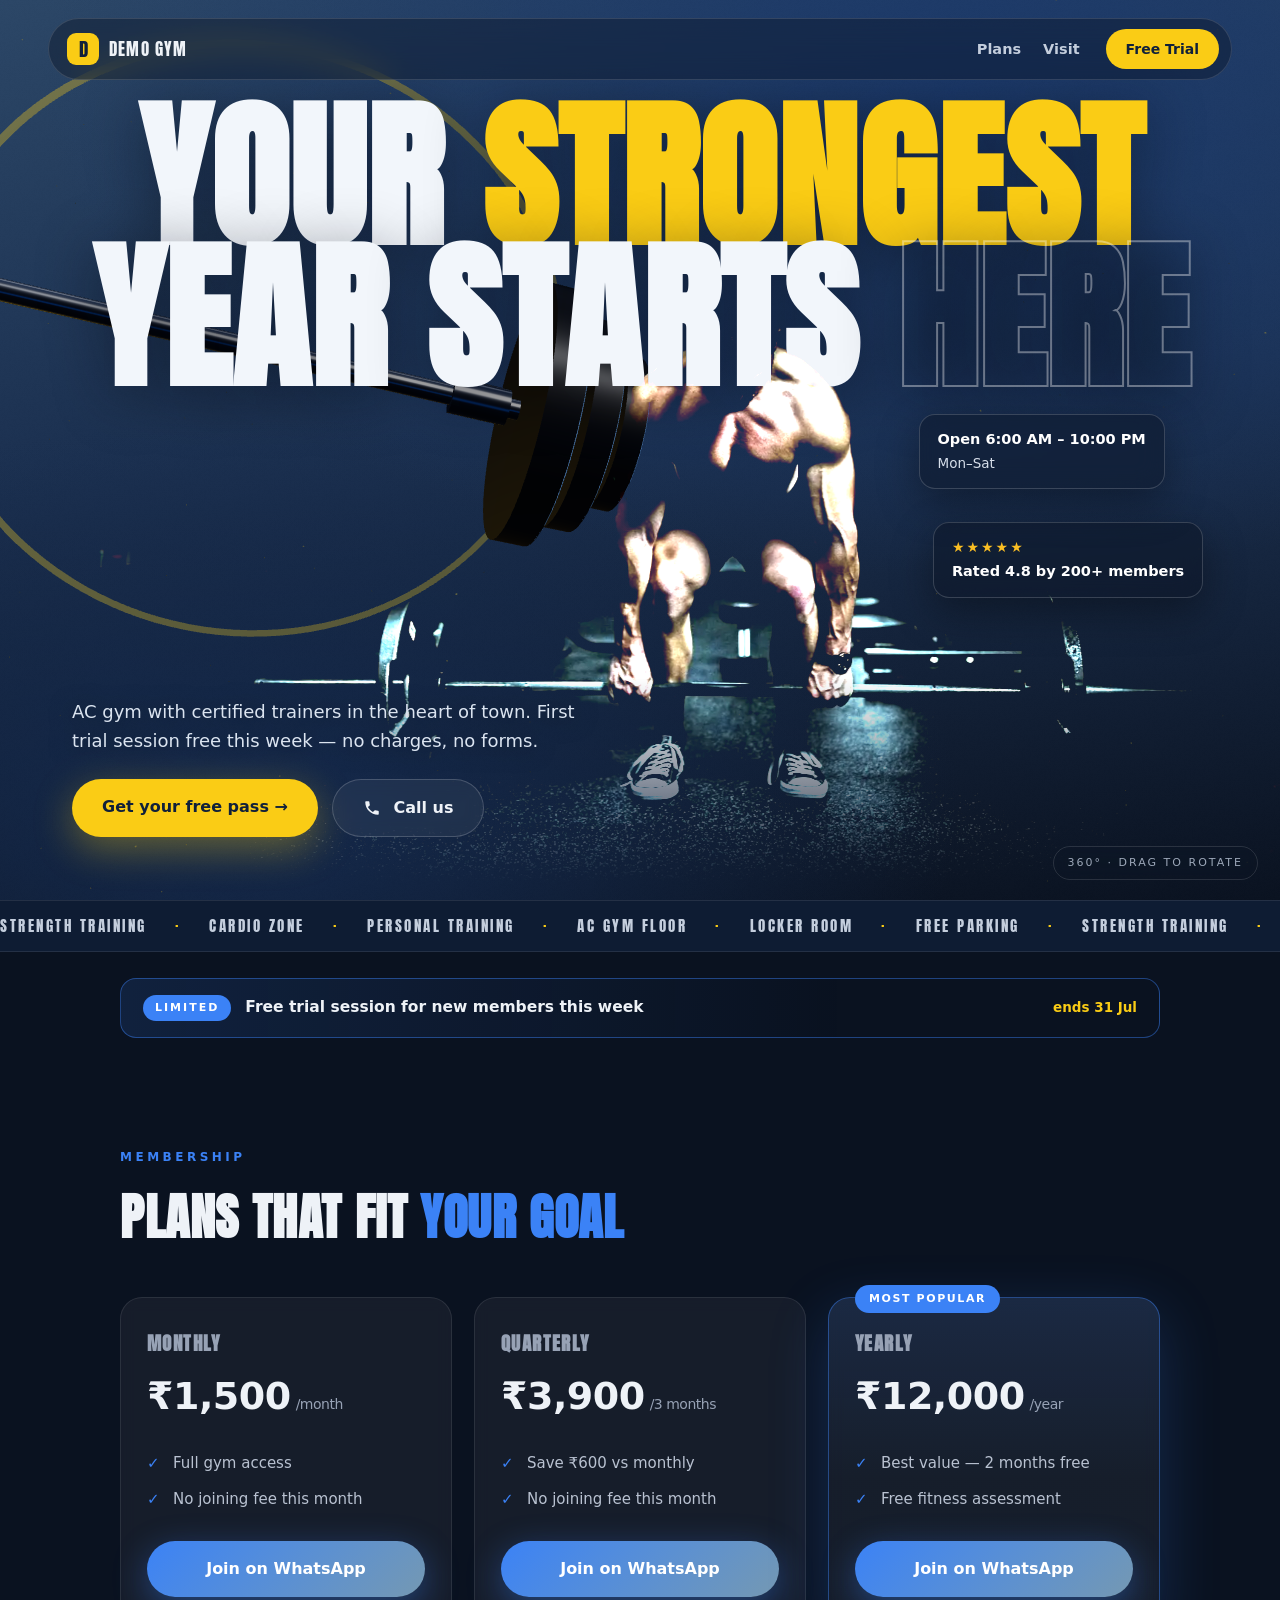
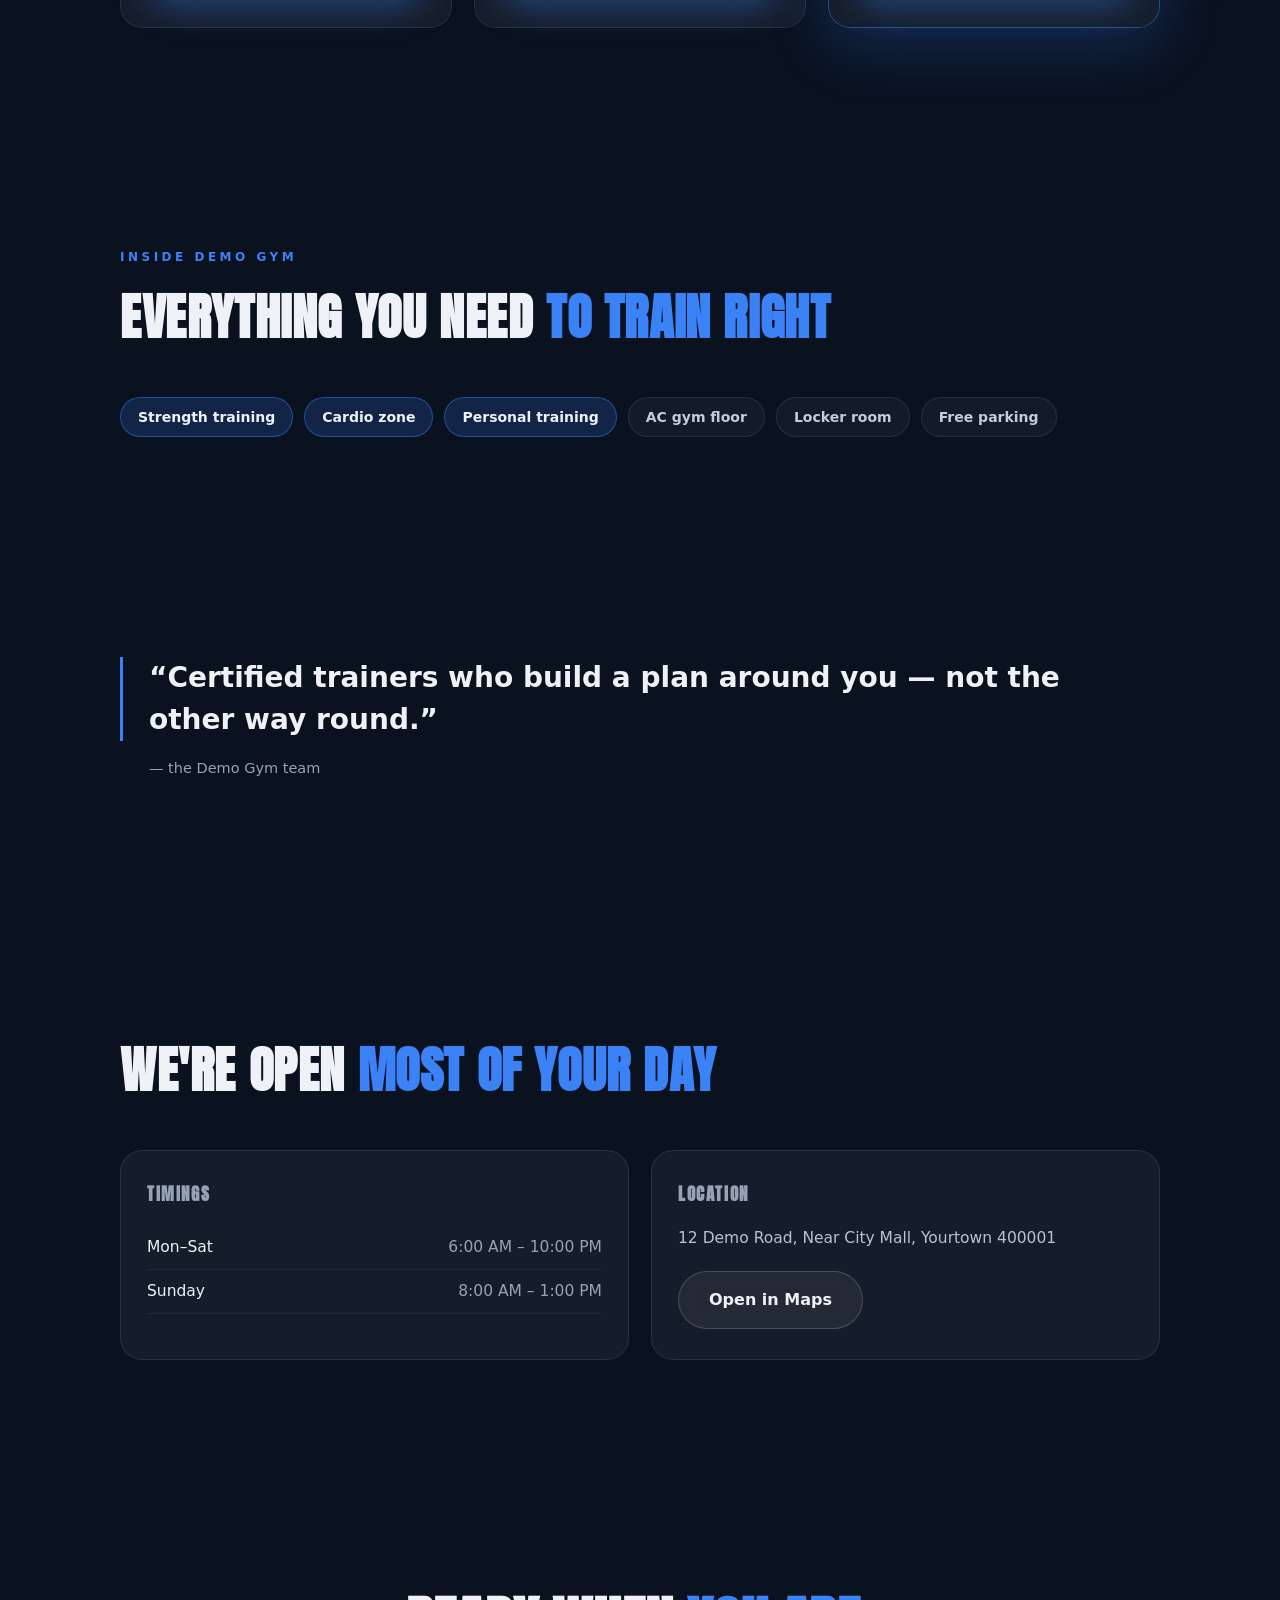
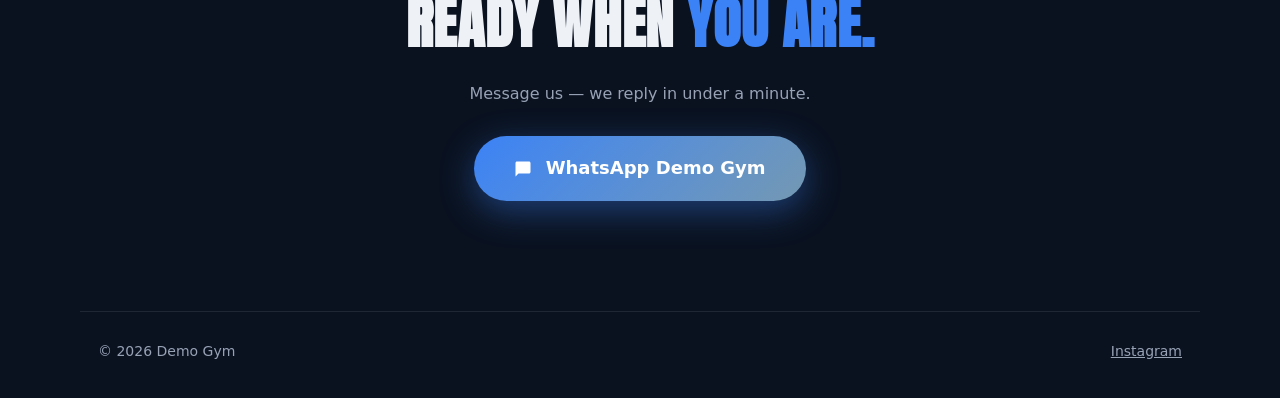
==== commit f008fb51: "deploy demo-gym — 2026-07-11 05:04 UTC" ====
--- a/demo-gym/index.html
+++ b/demo-gym/index.html
@@ -18,26 +18,29 @@
 <style>
 :root{
   --primary: #3B82F6;
-  --accent: #7DD3FC;
+  --accent: #FACC15;
   --dark: #0A1220;
 }
 @font-face{
   font-family:'Anton';
-  src:url('assets/fonts/anton.woff2?v=b4774885') format('woff2');
+  src:url('assets/fonts/anton.woff2?v=687a6c91') format('woff2');
   font-weight:400;font-style:normal;font-display:swap;
 }
 </style>
-<link rel="stylesheet" href="css/site.css?v=b4774885">
+<link rel="stylesheet" href="css/site.css?v=687a6c91">
 <script type="application/ld+json">{&#34;@context&#34;: &#34;https://schema.org&#34;, &#34;@type&#34;: &#34;HealthClub&#34;, &#34;name&#34;: &#34;Demo Gym&#34;, &#34;description&#34;: &#34;Demo Gym — AC gym with certified trainers. Monthly plans from ₹1,500, free trial session this week. WhatsApp us and we reply in under a minute.&#34;, &#34;address&#34;: &#34;12 Demo Road, Near City Mall, Yourtown 400001&#34;, &#34;telephone&#34;: &#34;+919509596667&#34;, &#34;url&#34;: &#34;https://arnav577.github.io/demo-gym/&#34;, &#34;image&#34;: &#34;https://arnav577.github.io/demo-gym/og-image.png&#34;, &#34;priceRange&#34;: &#34;₹₹&#34;, &#34;hasMap&#34;: &#34;https://maps.google.com/?q=Demo+Gym&#34;, &#34;sameAs&#34;: [&#34;https://instagram.com/arnavautomates&#34;], &#34;openingHoursSpecification&#34;: [{&#34;@type&#34;: &#34;OpeningHoursSpecification&#34;, &#34;dayOfWeek&#34;: &#34;Mon–Sat&#34;, &#34;description&#34;: &#34;6:00 AM – 10:00 PM&#34;}, {&#34;@type&#34;: &#34;OpeningHoursSpecification&#34;, &#34;dayOfWeek&#34;: &#34;Sunday&#34;, &#34;description&#34;: &#34;8:00 AM – 1:00 PM&#34;}]}</script>
 </head>
 <body>
 
 <!-- ============ HERO ============ -->
 <section class="hero">
-  <div class="hero-photo" style="background-image:url('assets/hero.webp?v=b4774885')" aria-hidden="true"></div>
-  <div class="hero-shade" aria-hidden="true"></div>
+  <div class="hero-canvas" aria-hidden="true"></div>
   <div class="hero-visual" id="hero-visual"
-       data-primary="#3B82F6" data-accent="#7DD3FC"></div>
+       data-primary="#3B82F6" data-accent="#FACC15"></div>
+
+  <h1 class="display mega" aria-label="Your strongest year starts here"><span class="mega-w ">Your</span> <span class="mega-w mega-accent">strongest</span> <span class="mega-w ">year</span> <span class="mega-w ">starts</span> <span class="mega-w mega-ghost">here</span> </h1>
+
+  <img class="athlete" src="assets/hero.webp?v=687a6c91" alt="" aria-hidden="true">
 
   <nav class="nav">
     <div class="brand">
@@ -51,25 +54,33 @@
     <a class="nav-cta" href="https://wa.me/15552045395?text=Hi">Free Trial</a>
   </nav>
 
+  <div class="chipfloat chipfloat-l" data-parallax="0.4">
+    <span class="stars" aria-hidden="true">★★★★★</span>
+    <strong>Rated 4.8 by 200+ members</strong>
+  </div>
+  <div class="chipfloat chipfloat-r" data-parallax="0.6">
+    <strong>Open 6:00 AM – 10:00 PM</strong>
+    <span>Mon–Sat</span>
+  </div>
+
   <div class="hero-inner">
-    <div class="proof">
-      <span class="stars" aria-hidden="true">★★★★★</span>
-      <span class="proof-text">Rated 4.8 by 200+ members</span>
-    </div>
-    <h1 class="display hero-title">Your strongest year starts here</h1>
+    <p class="proof-inline"><span class="stars" aria-hidden="true">★★★★★</span> Rated 4.8 by 200+ members</p>
     <p class="hero-sub">AC gym with certified trainers in the heart of town. First trial session free this week — no charges, no forms.</p>
     <div class="cta-row">
-      <a class="btn btn-primary" href="https://wa.me/15552045395?text=Hi"><svg class="ic" viewBox="0 0 24 24" aria-hidden="true"><path d="M20 2H4c-1.1 0-2 .9-2 2v18l4-4h14c1.1 0 2-.9 2-2V4c0-1.1-.9-2-2-2z"/></svg> Join on WhatsApp</a>
-      <a class="btn btn-ghost" href="tel:+919509596667"><svg class="ic" viewBox="0 0 24 24" aria-hidden="true"><path d="M6.6 10.8c1.4 2.8 3.8 5.1 6.6 6.6l2.2-2.2c.3-.3.7-.4 1-.2 1.1.4 2.3.6 3.6.6.6 0 1 .4 1 1V20c0 .6-.4 1-1 1C10.6 21 3 13.4 3 4c0-.6.4-1 1-1h3.5c.6 0 1 .4 1 1 0 1.2.2 2.4.6 3.6.1.3 0 .7-.2 1l-2.3 2.2z"/></svg> Call Us</a>
-    </div>
-    
-    <div class="hero-chips">
-      <span class="chip">Strength training</span><span class="chip">Cardio zone</span><span class="chip">Personal training</span>
-    </div>
-    
+      <a class="btn btn-accent" href="https://wa.me/15552045395?text=Hi">Get your free pass →</a>
+      <a class="btn btn-ghost" href="tel:+919509596667"><svg class="ic" viewBox="0 0 24 24" aria-hidden="true"><path d="M6.6 10.8c1.4 2.8 3.8 5.1 6.6 6.6l2.2-2.2c.3-.3.7-.4 1-.2 1.1.4 2.3.6 3.6.6.6 0 1 .4 1 1V20c0 .6-.4 1-1 1C10.6 21 3 13.4 3 4c0-.6.4-1 1-1h3.5c.6 0 1 .4 1 1 0 1.2.2 2.4.6 3.6.1.3 0 .7-.2 1l-2.3 2.2z"/></svg> Call us</a>
+    </div>
   </div>
   <span class="drag-hint">360° · drag to rotate</span>
 </section>
+
+<!-- ============ MARQUEE ============ -->
+<div class="marquee" aria-hidden="true">
+  <div class="marquee-track">
+    
+    <span>Strength training</span><span class="dot">·</span><span>Cardio zone</span><span class="dot">·</span><span>Personal training</span><span class="dot">·</span><span>AC gym floor</span><span class="dot">·</span><span>Locker room</span><span class="dot">·</span><span>Free parking</span><span class="dot">·</span><span>Strength training</span><span class="dot">·</span><span>Cardio zone</span><span class="dot">·</span><span>Personal training</span><span class="dot">·</span><span>AC gym floor</span><span class="dot">·</span><span>Locker room</span><span class="dot">·</span><span>Free parking</span><span class="dot">·</span><span>Strength training</span><span class="dot">·</span><span>Cardio zone</span><span class="dot">·</span><span>Personal training</span><span class="dot">·</span><span>AC gym floor</span><span class="dot">·</span><span>Locker room</span><span class="dot">·</span><span>Free parking</span><span class="dot">·</span>
+  </div>
+</div>
 
 
 <!-- ============ OFFER BAR ============ -->
@@ -182,7 +193,7 @@
   <a class="sticky-btn sticky-call" href="tel:+919509596667"><svg class="ic" viewBox="0 0 24 24" aria-hidden="true"><path d="M6.6 10.8c1.4 2.8 3.8 5.1 6.6 6.6l2.2-2.2c.3-.3.7-.4 1-.2 1.1.4 2.3.6 3.6.6.6 0 1 .4 1 1V20c0 .6-.4 1-1 1C10.6 21 3 13.4 3 4c0-.6.4-1 1-1h3.5c.6 0 1 .4 1 1 0 1.2.2 2.4.6 3.6.1.3 0 .7-.2 1l-2.3 2.2z"/></svg> Call</a>
 </nav>
 
-<script src="js/scrollfx.js?v=b4774885" defer></script>
+<script src="js/scrollfx.js?v=687a6c91" defer></script>
 <script>
 // 3D gate: only fetch Three.js on devices that will enjoy it.
 addEventListener('load', function () {
@@ -196,7 +207,7 @@
       }
       var c = document.createElement('canvas');
       if (!(c.getContext('webgl2') || c.getContext('webgl'))) return;
-      import('./js/hero3d.js?v=b4774885').catch(function(){ /* photo hero stays */ });
+      import('./js/hero3d.js?v=687a6c91').catch(function(){ /* photo hero stays */ });
     } catch (e) { /* photo hero stays */ }
   };
   ('requestIdleCallback' in window) ? requestIdleCallback(go, {timeout: 3000}) : setTimeout(go, 800);
--- a/demo-gym/css/site.css
+++ b/demo-gym/css/site.css
@@ -33,80 +33,131 @@
 svg.ic { width: 18px; height: 18px; vertical-align: -3.5px; margin-right: 7px; fill: currentColor; }
 
 /* ================= HERO ================= */
+/* Poster composition, layered back-to-front:
+   canvas gradient -> 3D -> mega headline -> athlete (black-bg photo blended
+   with `lighten`) -> chips/copy/CTAs. */
 .hero { position: relative; min-height: 100svh; display: flex; flex-direction: column; overflow: hidden; }
 
-.hero-photo {
-  position: absolute; inset: 0;
-  background-size: cover; background-position: center 30%;
-  filter: saturate(.85) contrast(1.05);
-}
-.hero-shade {
+.hero-canvas {
   position: absolute; inset: 0;
   background:
-    linear-gradient(180deg, color-mix(in srgb, var(--dark) 68%, transparent) 0%, transparent 30%),
-    linear-gradient(90deg, color-mix(in srgb, var(--dark) 92%, transparent) 0%, color-mix(in srgb, var(--dark) 45%, transparent) 55%, color-mix(in srgb, var(--dark) 25%, transparent) 100%),
-    linear-gradient(0deg, var(--dark) 2%, transparent 38%);
-}
-.hero-visual { position: absolute; inset: 0; }
+    radial-gradient(120% 90% at 75% 10%, color-mix(in srgb, var(--primary) 34%, var(--dark)) 0%, transparent 60%),
+    radial-gradient(100% 80% at 20% 90%, color-mix(in srgb, var(--primary) 20%, var(--dark)) 0%, transparent 55%),
+    linear-gradient(175deg, #2b4666 0%, #1b3050 46%, var(--dark) 100%);
+}
+.hero-canvas::after { /* grain so the gradient doesn't band */
+  content: ""; position: absolute; inset: 0; opacity: .5; mix-blend-mode: overlay;
+  background-image: url("data:image/svg+xml,%3Csvg xmlns='http://www.w3.org/2000/svg' width='140' height='140'%3E%3Cfilter id='n'%3E%3CfeTurbulence baseFrequency='0.8' numOctaves='2'/%3E%3CfeColorMatrix values='0 0 0 0 1 0 0 0 0 1 0 0 0 0 1 0 0 0 0.05 0'/%3E%3C/filter%3E%3Crect width='140' height='140' filter='url(%23n)'/%3E%3C/svg%3E");
+}
+
+.hero-visual { position: absolute; inset: 0; z-index: 1; }
 .hero-visual canvas {
   position: absolute; inset: 0; width: 100% !important; height: 100% !important;
   opacity: 0; transition: opacity 1.2s ease; touch-action: pan-y;
 }
 .hero-visual.live canvas { opacity: 1; }
 
-.drag-hint {
-  position: absolute; right: 22px; bottom: 20px; z-index: 3;
-  font-size: 11px; letter-spacing: 2px; text-transform: uppercase;
-  color: var(--ink-muted); border: 1px solid var(--edge); border-radius: 999px;
-  padding: 7px 14px; opacity: 0; transition: opacity .8s ease 1s;
-  pointer-events: none; backdrop-filter: blur(6px);
-}
-.hero:has(.hero-visual.live) .drag-hint { opacity: .85; }
+/* the mega headline lives BEHIND the athlete */
+.mega {
+  position: absolute; z-index: 2; inset: 12svh 0 auto;
+  text-align: center; padding: 0 3vw;
+  font-size: clamp(64px, 12.5vw, 190px); line-height: .88; letter-spacing: 1px;
+  color: #f2f6fb; pointer-events: none;
+  text-shadow: 0 10px 60px rgba(3, 8, 18, .45);
+}
+.mega-accent { color: var(--accent); }
+.mega-ghost {
+  color: transparent;
+  -webkit-text-stroke: 2px #ffffff5e;
+}
+
+.athlete {
+  position: absolute; z-index: 3; bottom: 0; left: 54%;
+  transform: translateX(-50%);
+  height: min(88svh, 980px); width: auto; max-width: none;
+  mix-blend-mode: lighten;                 /* black photo bg vanishes on the canvas */
+  filter: saturate(.92) contrast(1.18) brightness(1.32);
+  -webkit-mask-image: linear-gradient(180deg, #000 72%, transparent 98%);
+          mask-image: linear-gradient(180deg, #000 72%, transparent 98%);
+  pointer-events: none;
+}
+
+/* floating stat chips */
+.chipfloat {
+  position: absolute; z-index: 4;
+  display: flex; flex-direction: column; gap: 2px;
+  border: 1px solid #ffffff2b; border-radius: 16px;
+  background: color-mix(in srgb, var(--dark) 42%, transparent);
+  backdrop-filter: blur(12px);
+  padding: 13px 18px; font-size: 13.5px; color: #d7dfeb;
+  box-shadow: 0 14px 40px rgba(0,0,0,.35);
+  animation: floaty 5.5s ease-in-out infinite;
+}
+.chipfloat strong { color: #fff; font-size: 14.5px; }
+.chipfloat-l { right: clamp(18px, 6vw, 110px); top: 58svh; }
+.chipfloat-r { right: clamp(40px, 9vw, 170px); top: 46svh; animation-delay: -2.7s; }
+@keyframes floaty { 0%,100% { transform: translateY(0); } 50% { transform: translateY(-12px); } }
 
 /* nav */
 .nav {
-  position: relative; z-index: 4;
+  position: relative; z-index: 6;
   display: flex; align-items: center; gap: 26px;
   margin: 18px clamp(16px, 4vw, 48px) 0;
   padding: 10px 12px 10px 18px;
-  border: 1px solid var(--edge); border-radius: 999px;
-  background: color-mix(in srgb, var(--dark) 55%, transparent);
+  border: 1px solid #ffffff21; border-radius: 999px;
+  background: color-mix(in srgb, var(--dark) 38%, transparent);
   backdrop-filter: blur(14px);
 }
 .brand { display: flex; align-items: center; gap: 10px; margin-right: auto; }
 .brand-logo { height: 30px; width: auto; }
 .brand-mark {
   display: grid; place-items: center; width: 32px; height: 32px; border-radius: 9px;
-  background: var(--primary); color: #fff; font-family: 'Anton', sans-serif; font-size: 19px;
+  background: var(--accent); color: #10203a; font-family: 'Anton', sans-serif; font-size: 19px;
 }
 .brand-name { font-family: 'Anton', sans-serif; font-size: 17px; letter-spacing: 1.2px; text-transform: uppercase; }
 .nav-links { display: flex; gap: 22px; }
-.nav-links a { color: var(--ink-muted); text-decoration: none; font-size: 14.5px; font-weight: 600; }
-.nav-links a:hover { color: var(--ink); }
+.nav-links a { color: #c4cedd; text-decoration: none; font-size: 14.5px; font-weight: 600; }
+.nav-links a:hover { color: #fff; }
 .nav-cta {
-  background: var(--primary); color: #fff; text-decoration: none; font-weight: 700;
+  background: var(--accent); color: #10203a; text-decoration: none; font-weight: 800;
   font-size: 14px; padding: 9px 20px; border-radius: 999px;
 }
 
-/* hero content */
+/* hero foreground copy */
 .hero-inner {
-  position: relative; z-index: 3;
-  margin: auto 0 6svh;
-  padding: 46px clamp(18px, 5vw, 64px) 0;
-  max-width: 780px;
-}
-.proof { display: flex; align-items: center; gap: 10px; margin-bottom: 16px; }
-.stars { color: var(--stars); font-size: 15px; letter-spacing: 2px; }
-.proof-text { color: var(--ink-muted); font-size: 14px; font-weight: 600; }
-.hero-title {
-  font-size: clamp(44px, 8.5vw, 96px); line-height: .98;
-  text-shadow: 0 4px 40px rgba(0,0,0,.55);
-}
+  position: relative; z-index: 5;
+  margin: auto auto 7svh clamp(18px, 6vw, 72px);
+  max-width: 560px; align-self: flex-start;
+}
+.stars { color: var(--stars); font-size: 14px; letter-spacing: 2px; }
+.proof-inline { display: none; color: #d7dfeb; font-weight: 600; font-size: 14px; margin-bottom: 12px; }
 .hero-sub {
-  margin: 20px 0 30px; color: #c3ccdb; font-size: clamp(15px, 2vw, 18.5px);
-  max-width: 52ch; text-shadow: 0 2px 18px rgba(0,0,0,.5);
-}
-.hero-chips { display: flex; flex-wrap: wrap; gap: 9px; margin-top: 30px; }
+  margin: 0 0 24px; color: #dbe4f0; font-size: clamp(15px, 1.9vw, 18px);
+  max-width: 44ch; text-shadow: 0 2px 24px rgba(4,10,20,.65);
+}
+.drag-hint {
+  position: absolute; right: 22px; bottom: 20px; z-index: 6;
+  font-size: 11px; letter-spacing: 2px; text-transform: uppercase;
+  color: #b7c2d4; border: 1px solid #ffffff26; border-radius: 999px;
+  padding: 7px 14px; opacity: 0; transition: opacity .8s ease 1s;
+  pointer-events: none; backdrop-filter: blur(6px);
+}
+.hero:has(.hero-visual.live) .drag-hint { opacity: .85; }
+
+/* marquee strip */
+.marquee {
+  overflow: hidden; border-block: 1px solid var(--edge);
+  background: color-mix(in srgb, var(--primary) 9%, var(--dark));
+  padding: 13px 0;
+}
+.marquee-track {
+  display: flex; gap: 28px; width: max-content;
+  animation: marquee 28s linear infinite;
+  font-family: 'Anton', sans-serif; text-transform: uppercase; letter-spacing: 2.5px;
+  font-size: 15px; color: #c4cedd;
+}
+.marquee-track .dot { color: var(--accent); }
+@keyframes marquee { to { transform: translateX(-33.333%); } }
 
 /* buttons */
 .cta-row { display: flex; gap: 14px; flex-wrap: wrap; }
@@ -116,6 +167,11 @@
   transition: transform .15s ease, box-shadow .2s ease, background .2s ease;
 }
 .btn:active { transform: scale(.97); }
+.btn-accent {
+  background: var(--accent); color: #10203a;
+  box-shadow: 0 12px 38px color-mix(in srgb, var(--accent) 35%, transparent);
+}
+.btn-accent:hover { box-shadow: 0 16px 48px color-mix(in srgb, var(--accent) 50%, transparent); }
 .btn-primary {
   background: linear-gradient(135deg, var(--primary), color-mix(in srgb, var(--primary) 70%, var(--accent)));
   color: #fff;
@@ -253,7 +309,14 @@
 @media (max-width: 820px) {
   .nav { gap: 14px; }
   .nav-links { display: none; }
-  .hero-inner { margin-bottom: 9svh; }
-  .hero-title { font-size: clamp(42px, 12.5vw, 64px); }
-  .drag-hint { right: 14px; bottom: 14px; }
-}
+  .mega { inset: 10svh 0 auto; font-size: clamp(46px, 15vw, 88px); }
+  .athlete { height: min(68svh, 700px); }
+  .chipfloat { display: none; }           /* floating cards don't fit phones */
+  .proof-inline { display: block; }
+  .hero-inner { margin: auto 18px 11svh; align-self: stretch; }
+  .drag-hint { display: none; }
+}
+@media (prefers-reduced-motion: reduce) {
+  .marquee-track { animation: none; }
+  .chipfloat { animation: none; }
+}
